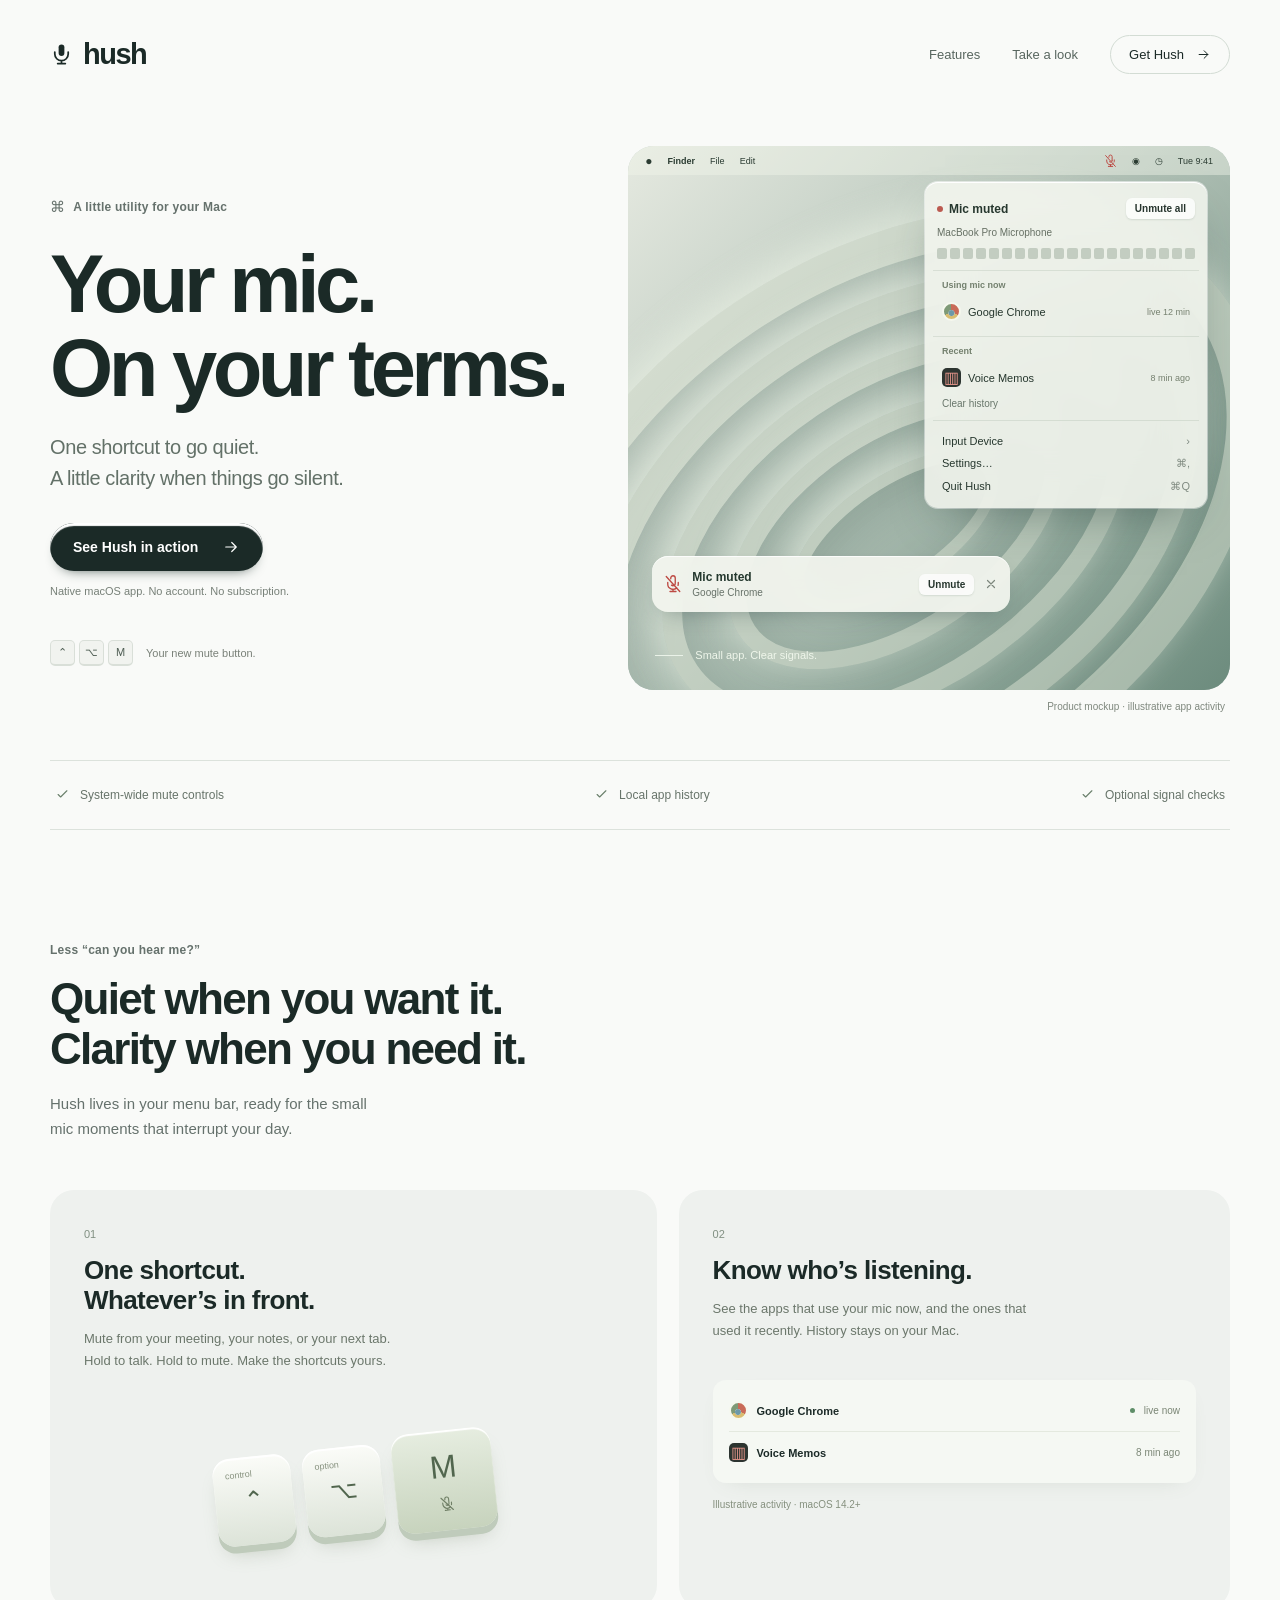
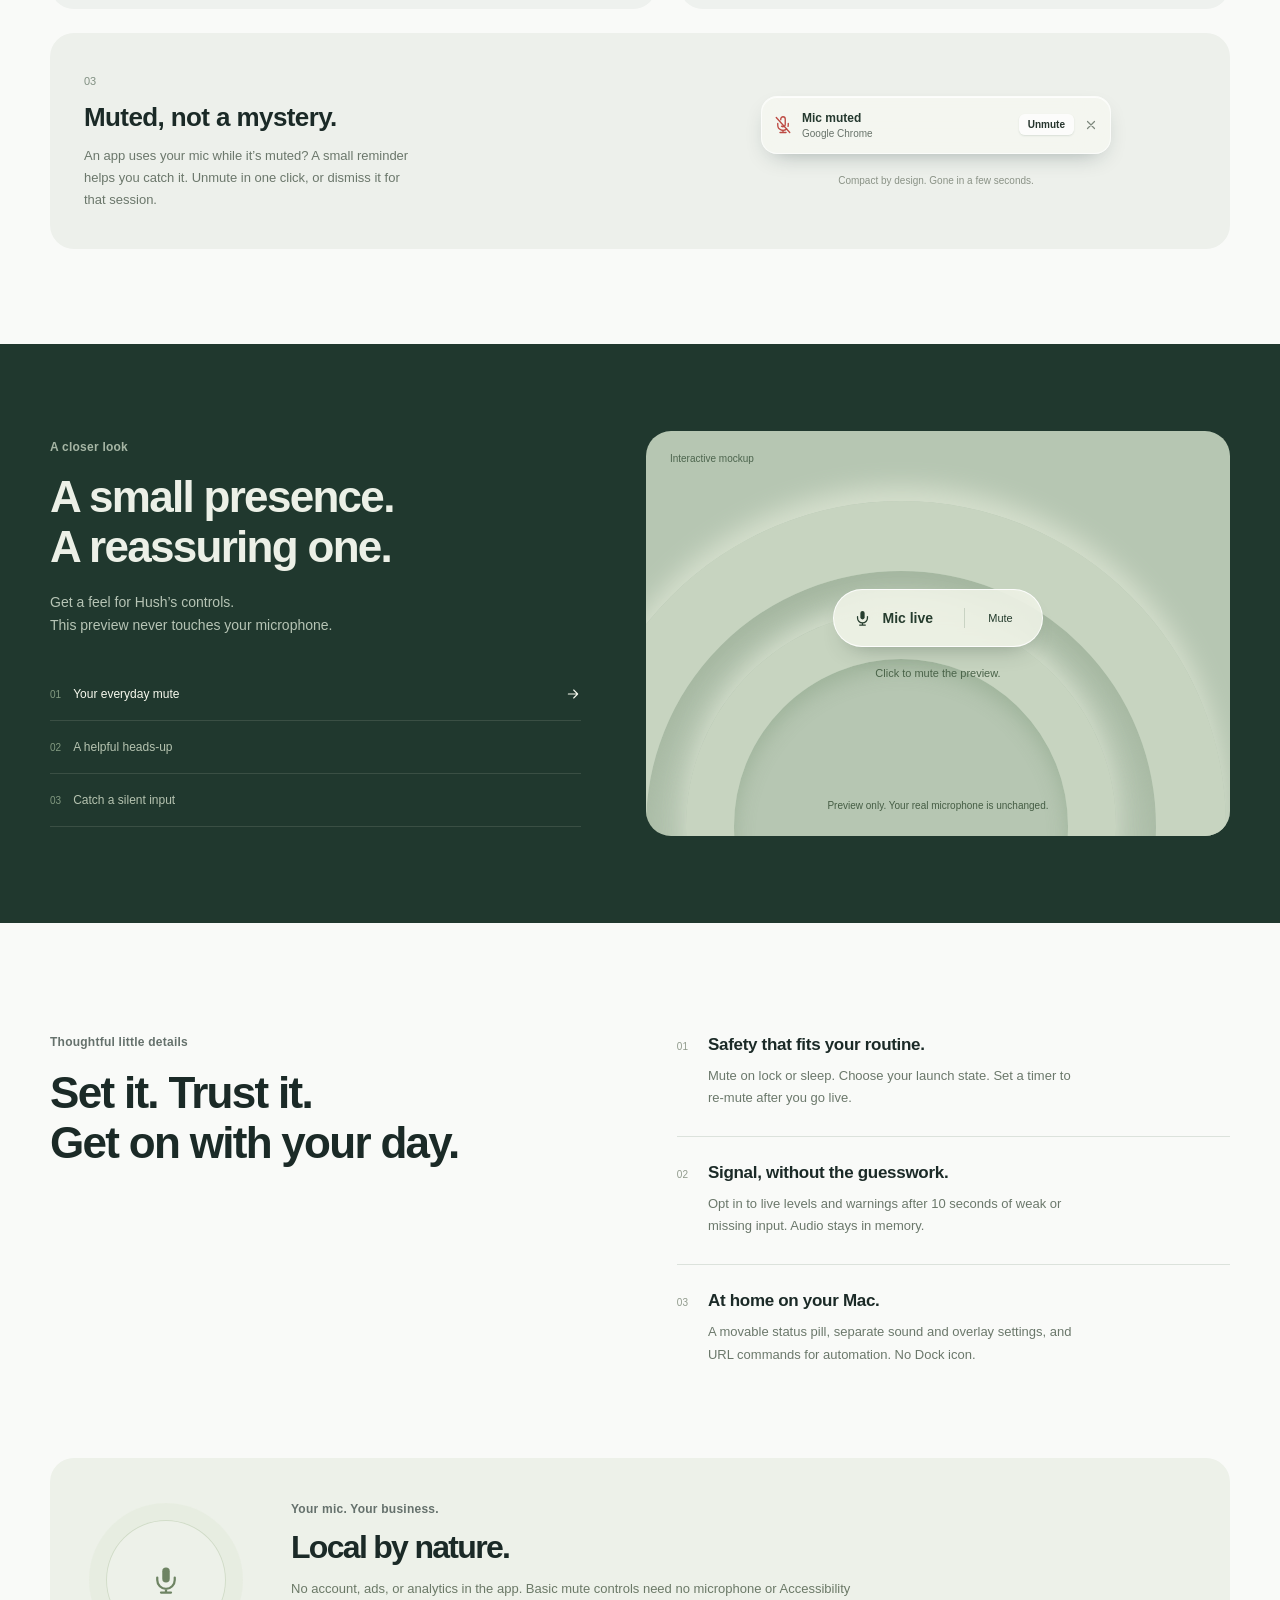
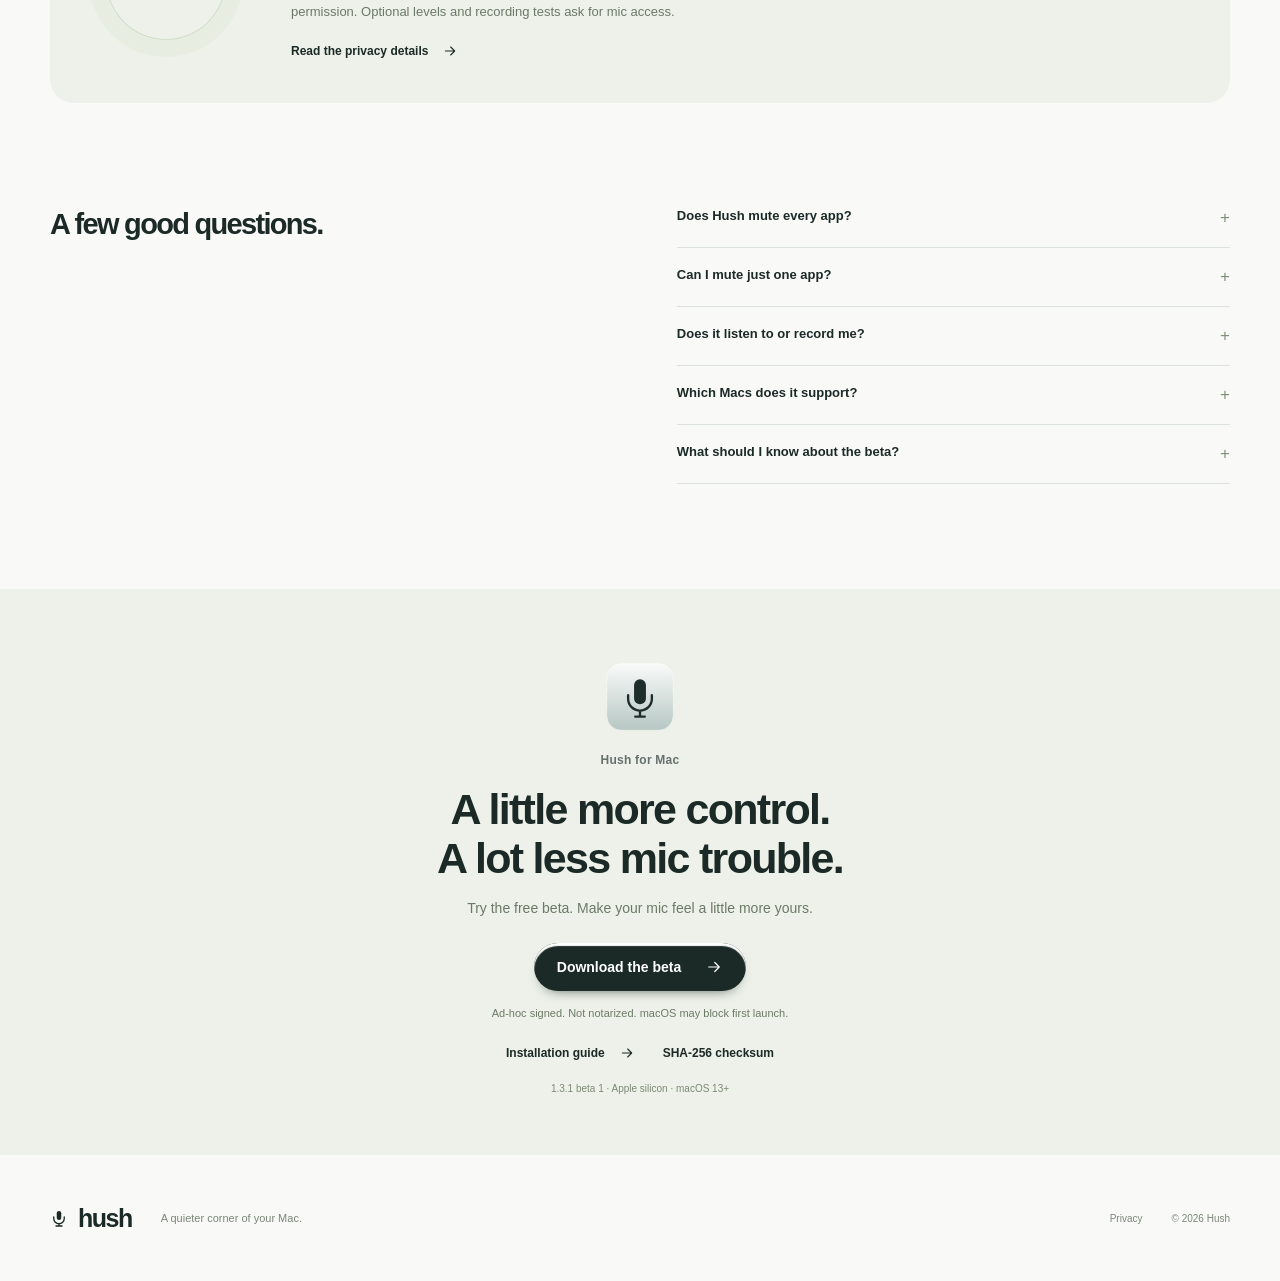
==== index.html @ eb591d89 "Publish Hush website and ad-hoc beta 1.3.1" ====
<!doctype html>
<html lang="en">
<head>
  <meta charset="utf-8"><meta name="viewport" content="width=device-width, initial-scale=1">
  <meta name="theme-color" content="#eef1ee">
  <title>Hush — Your mic. On your terms.</title>
  <meta name="description" content="A small native Mac app with a global mic shortcut, app activity, and helpful warnings when your microphone is muted.">
  <meta property="og:title" content="Hush — Your mic. On your terms."><meta property="og:description" content="Less mic trouble. More peace of mind. Meet Hush for Mac."><meta property="og:type" content="website">
  <link rel="icon" href="assets/hush-mark.svg" type="image/svg+xml"><link rel="stylesheet" href="styles.css">
  <script src="app.js" defer></script>
</head>
<body>
<a class="skip" href="#main">Skip to content</a>
<svg class="symbol-library" aria-hidden="true" xmlns="http://www.w3.org/2000/svg"><defs>
  <symbol id="mic" viewBox="0 0 24 24"><rect x="9" y="2" width="6" height="12" rx="3" fill="currentColor"/><path d="M5 10v2a7 7 0 0 0 14 0v-2M12 19v3m-4 0h8" fill="none" stroke="currentColor" stroke-width="1.8" stroke-linecap="round"/></symbol>
  <symbol id="mic-off" viewBox="0 0 24 24"><path d="M9 5V4a3 3 0 0 1 6 0v7m-5 2.5A3 3 0 0 0 15 11M5 10v2a7 7 0 0 0 12 5M19 10v2c0 .7-.1 1.3-.3 1.9M12 19v3m-4 0h8M3 2l18 20" fill="none" stroke="currentColor" stroke-width="1.8" stroke-linecap="round"/></symbol>
  <symbol id="arrow" viewBox="0 0 24 24"><path d="M5 12h14m-6-6 6 6-6 6" fill="none" stroke="currentColor" stroke-width="1.6" stroke-linecap="round" stroke-linejoin="round"/></symbol>
  <symbol id="close" viewBox="0 0 16 16"><path d="m4 4 8 8m0-8-8 8" fill="none" stroke="currentColor" stroke-width="1.4" stroke-linecap="round"/></symbol>
  <symbol id="check" viewBox="0 0 24 24"><path d="m5 12 4 4L19 6" fill="none" stroke="currentColor" stroke-width="1.8" stroke-linecap="round" stroke-linejoin="round"/></symbol>
</defs></svg>
<header class="nav wrap">
  <a class="brand" href="#" aria-label="Hush home"><svg aria-hidden="true"><use href="#mic"/></svg><span>hush</span></a>
  <nav aria-label="Main"><a href="#features">Features</a><a href="#demo">Take a look</a><a class="nav-cta" href="#release">Get Hush <svg aria-hidden="true"><use href="#arrow"/></svg></a></nav>
</header>
<main id="main">
  <section class="hero wrap" aria-labelledby="hero-title">
    <div class="hero-copy">
      <p class="eyebrow"><span class="tiny-mic">⌘</span> A little utility for your Mac</p>
      <h1 id="hero-title">Your mic.<br>On your terms.</h1>
      <p class="intro">One shortcut to go quiet.<br>A little clarity when things go silent.</p>
      <a class="button primary" href="#demo">See Hush in action <svg aria-hidden="true"><use href="#arrow"/></svg></a>
      <p class="hero-note">Native macOS app. No account. No subscription.</p>
      <div class="shortcut-note"><span class="key-group"><kbd>⌃</kbd><kbd>⌥</kbd><kbd>M</kbd></span><span>Your new mute button.</span></div>
    </div>
    <figure class="hero-figure" aria-label="Illustrative Hush menu and compact warning on a Mac desktop">
      <div class="desktop-scene">
        <div class="wallpaper" aria-hidden="true"><i></i><i></i><i></i><i></i><i></i></div>
        <div class="desktop-menubar" aria-hidden="true"><span class="apple">●</span><strong>Finder</strong><span>File</span><span>Edit</span><span class="spacer"></span><svg class="red"><use href="#mic-off"/></svg><span>◉</span><span>◷</span><span>Tue 9:41</span></div>
        <div class="product-menu" aria-hidden="true">
          <div class="menu-state"><span class="red-dot"></span><strong>Mic muted</strong><span class="mock-button">Unmute all</span></div>
          <div class="device">MacBook Pro Microphone</div>
          <div class="meter muted"><i></i><i></i><i></i><i></i><i></i><i></i><i></i><i></i><i></i><i></i><i></i><i></i><i></i><i></i><i></i><i></i><i></i><i></i><i></i><i></i></div>
          <div class="menu-rule"></div><p class="menu-label">Using mic now</p>
          <div class="app-row"><span class="app-icon chrome">●</span><span>Google Chrome</span><small>live 12 min</small></div>
          <div class="menu-rule"></div><p class="menu-label">Recent</p>
          <div class="app-row"><span class="app-icon memo">▥</span><span>Voice Memos</span><small>8 min ago</small></div>
          <div class="clear-history">Clear history</div><div class="menu-rule"></div>
          <div class="menu-option">Input Device <span>›</span></div><div class="menu-option">Settings… <span>⌘,</span></div><div class="menu-option">Quit Hush <span>⌘Q</span></div>
        </div>
        <div class="warning-mock" aria-hidden="true"><svg class="red"><use href="#mic-off"/></svg><div><strong>Mic muted</strong><span>Google Chrome</span></div><span class="mock-button">Unmute</span><svg class="mock-close"><use href="#close"/></svg></div>
        <div class="scene-caption" aria-hidden="true"><span class="caption-line"></span>Small app. Clear signals.</div>
      </div>
      <figcaption>Product mockup · illustrative app activity</figcaption>
    </figure>
  </section>
  <section class="quiet-strip wrap" aria-label="At a glance"><span><svg aria-hidden="true"><use href="#check"/></svg> System-wide mute controls</span><span><svg aria-hidden="true"><use href="#check"/></svg> Local app history</span><span><svg aria-hidden="true"><use href="#check"/></svg> Optional signal checks</span></section>
  <section class="story wrap" id="features" aria-labelledby="story-title">
    <div class="section-heading"><p class="eyebrow">Less “can you hear me?”</p><h2 id="story-title">Quiet when you want it.<br>Clarity when you need it.</h2><p>Hush lives in your menu bar, ready for the small<br class="desktop-only"> mic moments that interrupt your day.</p></div>
    <div class="feature-layout">
      <article class="feature-main">
        <div class="feature-copy"><span class="feature-number">01</span><h3>One shortcut.<br>Whatever’s in front.</h3><p>Mute from your meeting, your notes, or your next tab. Hold to talk. Hold to mute. Make the shortcuts yours.</p></div>
        <div class="key-art" aria-label="Control Option M keyboard shortcut"><div class="key-cap small"><span>control</span>⌃</div><div class="key-cap small"><span>option</span>⌥</div><div class="key-cap main-key">M<svg aria-hidden="true"><use href="#mic-off"/></svg></div></div>
      </article>
      <article class="feature-side"><span class="feature-number">02</span><h3>Know who’s listening.</h3><p>See the apps that use your mic now, and the ones that used it recently. History stays on your Mac.</p><div class="history-art" aria-label="Illustrative recent app history"><div><span class="app-icon chrome">●</span><strong>Google Chrome</strong><span class="live-dot"></span><small>live now</small></div><div><span class="app-icon memo">▥</span><strong>Voice Memos</strong><small>8 min ago</small></div></div><p class="mini-caption">Illustrative activity · macOS 14.2+</p></article>
    </div>
    <article class="warning-feature"><div><span class="feature-number">03</span><h3>Muted, not a mystery.</h3><p>An app uses your mic while it’s muted? A small reminder helps you catch it. Unmute in one click, or dismiss it for that session.</p></div><div class="warning-stage"><div class="warning-mock"><svg class="red" aria-hidden="true"><use href="#mic-off"/></svg><div><strong>Mic muted</strong><span>Google Chrome</span></div><span class="mock-button">Unmute</span><svg class="mock-close" aria-hidden="true"><use href="#close"/></svg></div><span class="mini-caption">Compact by design. Gone in a few seconds.</span></div></article>
  </section>
  <section class="demo-section" id="demo" aria-labelledby="demo-title"><div class="wrap demo-layout">
    <div class="demo-copy"><p class="eyebrow">A closer look</p><h2 id="demo-title">A small presence.<br>A reassuring one.</h2><p>Get a feel for Hush’s controls.<br>This preview never touches your microphone.</p>
      <div class="demo-tabs" role="tablist" aria-label="Preview scenario"><button id="tab-control" role="tab" aria-selected="true" aria-controls="demo-panel" tabindex="0" data-scenario="control"><span>01</span> Your everyday mute <svg aria-hidden="true"><use href="#arrow"/></svg></button><button id="tab-warning" role="tab" aria-selected="false" aria-controls="demo-panel" tabindex="-1" data-scenario="warning"><span>02</span> A helpful heads-up <svg aria-hidden="true"><use href="#arrow"/></svg></button><button id="tab-signal" role="tab" aria-selected="false" aria-controls="demo-panel" tabindex="-1" data-scenario="signal"><span>03</span> Catch a silent input <svg aria-hidden="true"><use href="#arrow"/></svg></button></div>
    </div>
    <div class="demo-panel" id="demo-panel" role="tabpanel" aria-labelledby="tab-control" tabindex="0">
      <span class="demo-label">Interactive mockup</span><div class="demo-orbit" aria-hidden="true"></div>
      <div class="demo-content" id="demo-content">
        <button class="demo-pill" id="demo-toggle" aria-label="Mute the preview microphone"><svg aria-hidden="true"><use href="#mic"/></svg><strong>Mic live</strong><span class="pill-divider"></span><span class="pill-action">Mute</span></button>
        <p class="demo-instruction" id="demo-instruction">Click to mute the preview.</p>
      </div><p class="demo-status" id="demo-status" role="status" aria-live="polite">Preview only. Your real microphone is unchanged.</p>
    </div>
  </div></section>
  <section class="details wrap" aria-label="More ways to make Hush yours">
    <div class="section-heading compact-heading"><p class="eyebrow">Thoughtful little details</p><h2>Set it. Trust it.<br>Get on with your day.</h2></div>
    <div class="detail-list"><article><span>01</span><div><h3>Safety that fits your routine.</h3><p>Mute on lock or sleep. Choose your launch state. Set a timer to re-mute after you go live.</p></div></article><article><span>02</span><div><h3>Signal, without the guesswork.</h3><p>Opt in to live levels and warnings after 10 seconds of weak or missing input. Audio stays in memory.</p></div></article><article><span>03</span><div><h3>At home on your Mac.</h3><p>A movable status pill, separate sound and overlay settings, and URL commands for automation. No Dock icon.</p></div></article></div>
  </section>
  <section class="privacy-section wrap"><div class="privacy-mark" aria-hidden="true"><svg><use href="#mic"/></svg></div><div><p class="eyebrow">Your mic. Your business.</p><h2>Local by nature.</h2><p>No account, ads, or analytics in the app. Basic mute controls need no microphone or Accessibility permission. Optional levels and recording tests ask for mic access.</p><a class="text-link" href="privacy.html">Read the privacy details <svg aria-hidden="true"><use href="#arrow"/></svg></a></div></section>
  <section class="faq wrap" aria-labelledby="faq-title"><h2 id="faq-title">A few good questions.</h2><div>
    <details><summary>Does Hush mute every app?</summary><p>Hush controls supported audio input devices at the system level. It uses the input mute control, or sets input volume to zero. If a device cannot be muted, Hush shows a warning. It does not sync the mute button inside your meeting app.</p></details>
    <details><summary>Can I mute just one app?</summary><p>Not in this release. Hush shows which apps use the mic, but its mute controls apply to audio input devices. There are no per-app Pause or Resume buttons.</p></details>
    <details><summary>Does it listen to or record me?</summary><p>Mute controls and app detection do not read audio. Optional level monitoring processes audio locally and saves none. The optional microphone test saves recordings and reports on your Mac.</p></details>
    <details><summary>Which Macs does it support?</summary><p>Basic controls target macOS 13 or later. Named app activity needs macOS 14.2 or later. The current release candidate targets Apple silicon. Intel compatibility and wider hardware testing remain pending.</p></details>
    <details><summary>What should I know about the beta?</summary><p>The beta is free, ad-hoc signed, and not notarized by Apple. macOS may block first launch. Native Shortcuts actions may not run in this build; use the hush:// URL commands instead. Wider hardware testing is still in progress. Read the <a class="inline-link" href="install.html">installation guide</a> before downloading.</p></details>
  </div></section>
  <section class="release" id="release" aria-labelledby="release-title"><div class="wrap release-inner"><img src="assets/hush-mark.svg" alt="" width="76" height="76"><p class="eyebrow">Hush for Mac</p><h2 id="release-title">A little more control.<br>A lot less mic trouble.</h2><p>Try the free beta. Make your mic feel a little more yours.</p><a class="button primary beta-download" href="downloads/Hush-1.3.1-beta.1-arm64.zip" download>Download the beta <svg aria-hidden="true"><use href="#arrow"/></svg></a><p class="beta-notice">Ad-hoc signed. Not notarized. macOS may block first launch.</p><div class="release-links"><a class="text-link" href="install.html">Installation guide <svg aria-hidden="true"><use href="#arrow"/></svg></a><a class="text-link" href="downloads/Hush-1.3.1-beta.1-arm64.zip.sha256">SHA-256 checksum</a></div><p class="release-note">1.3.1 beta 1 · Apple silicon · macOS 13+</p></div></section>
</main>
<footer class="wrap"><a class="brand" href="#" aria-label="Hush home"><svg aria-hidden="true"><use href="#mic"/></svg><span>hush</span></a><p>A quieter corner of your Mac.</p><a href="privacy.html">Privacy</a><span>© 2026 Hush</span></footer>
</body></html>
---- styles.css ----
@charset "UTF-8";
:root{--paper:#f9faf8;--ink:#1b2a27;--muted:#65716c;--field:#eef1ee;--line:#dce2dc;--red:#bd4a43;--green:#41745f;--radius:24px;font-family:-apple-system,BlinkMacSystemFont,"Segoe UI",sans-serif;color:var(--ink);background:var(--paper);font-synthesis:none;scroll-behavior:smooth;scroll-padding-top:36px}
*{box-sizing:border-box}body{margin:0}a{color:inherit;text-decoration:none}button{font:inherit}button,a,summary{-webkit-tap-highlight-color:transparent}button{cursor:pointer}svg{width:24px;height:24px;flex-shrink:0}.symbol-library{position:absolute;width:0;height:0;overflow:hidden}p,h1,h2,h3,figure{margin:0}a:focus-visible,button:focus-visible,summary:focus-visible,[tabindex]:focus-visible{outline:3px solid #477b65;outline-offset:5px}.skip{position:fixed;left:20px;top:-80px;z-index:9;background:var(--ink);color:white;padding:12px 20px;border-radius:8px}.skip:focus{top:12px}.wrap{width:min(1180px,calc(100% - 96px));margin-inline:auto}.nav{height:108px;display:flex;align-items:center;justify-content:space-between}.brand{display:inline-flex;align-items:center;gap:10px;font-size:29px;font-weight:650;letter-spacing:-1.5px}.brand svg{width:23px;height:26px}.nav nav{display:flex;align-items:center;gap:32px;font-size:13px;font-weight:500}.nav nav a:not(.nav-cta){color:#58665f}.nav nav a:hover{color:var(--ink)}.nav-cta{display:flex;align-items:center;gap:12px;padding:11px 18px;border:1px solid #d3dcd4;border-radius:24px}.nav-cta svg{width:15px;height:15px}
.hero{display:grid;grid-template-columns:.95fr 1.05fr;gap:34px;align-items:center;padding:38px 0 48px}.hero-copy{padding:30px 0 24px}.eyebrow{font-size:12px;font-weight:550;letter-spacing:.02em;color:var(--muted)}.hero .eyebrow{display:flex;align-items:center;gap:8px}.tiny-mic{font-size:15px}h1{font-size:clamp(58px,6.35vw,84px);line-height:1.03;letter-spacing:-4.5px;font-weight:560;margin:26px 0 22px}.intro{font-size:20px;line-height:1.55;color:#637168;letter-spacing:-.4px}.button{display:inline-flex;justify-content:center;align-items:center;gap:24px;min-height:48px;padding:12px 23px;border-radius:28px;font-size:14px;font-weight:550}.button svg{width:18px;height:18px;transition:transform .2s}.button:hover svg,.text-link:hover svg{transform:translateX(3px)}.primary{background:var(--ink);color:#fff;box-shadow:0 3px 1px #fff inset,0 7px 14px -10px #172b25}.hero .button{margin-top:29px}.hero-note{font-size:11px;color:#778078;margin-top:14px}.shortcut-note{display:flex;align-items:center;gap:13px;margin-top:43px;font-size:11px;color:#798078}.key-group{display:flex;gap:4px}kbd{font:inherit;display:inline-grid;place-items:center;min-width:25px;height:26px;background:#f1f3ef;border:1px solid #d9dfd8;border-bottom-width:2px;border-radius:5px;color:#4f5e54}
.hero-figure{min-width:0}.desktop-scene{height:544px;position:relative;overflow:hidden;border-radius:26px;background:#a6b8b0;isolation:isolate;box-shadow:inset 0 1px 1px #fff9}.wallpaper{position:absolute;inset:0;overflow:hidden;background:linear-gradient(135deg,#e5e9e0 0%,#b6c5ba 43%,#6c8b7d 100%)}.wallpaper i{position:absolute;width:820px;height:550px;border-radius:50%;transform:rotate(-34deg);left:-150px;top:110px;border:35px solid #d9e1d280;box-shadow:0 -12px 35px #eff5e89a,inset 0 20px 45px #415d5336}.wallpaper i:nth-child(2){width:670px;height:435px;left:-68px;top:168px;border-width:25px}.wallpaper i:nth-child(3){width:520px;height:320px;left:8px;top:225px;border-width:20px}.wallpaper i:nth-child(4){width:375px;height:215px;left:80px;top:278px;border-width:18px}.wallpaper i:nth-child(5){width:235px;height:110px;left:150px;top:330px;border-width:12px}.desktop-menubar{height:29px;background:#eff3e871;display:flex;align-items:center;gap:15px;padding:0 17px;font-size:9px;position:relative;color:#2b3c32}.desktop-menubar svg{width:13px;height:16px}.apple{font-size:12px}.spacer{flex:1}.red{color:var(--red)}.product-menu{position:absolute;right:23px;top:36px;width:282px;background:#f5f7f0d9;backdrop-filter:blur(24px);border-radius:13px;padding:16px 12px 10px;box-shadow:0 20px 45px -20px #233c3780,0 0 0 1px #ffffff8c,inset 0 1px #fff;color:#26372e;font-size:11px}.menu-state{display:flex;align-items:center;gap:6px;font-size:12px}.red-dot{width:6px;height:6px;background:#bb5a50;border-radius:50%}.mock-button{font-size:10px;white-space:nowrap;padding:5px 9px;background:#ffffffba;border-radius:6px;box-shadow:0 1px 2px #203b3221;color:#26352d;font-weight:550}.menu-state .mock-button{margin-left:auto}.device{font-size:10px;color:#667064;margin:8px 0 10px}.meter{display:flex;gap:3px;height:11px;align-items:stretch}.meter i{display:block;flex:1;background:#c3cdc1;border-radius:2px}.meter:not(.muted) i:nth-child(-n+13){background:#688e70}.menu-rule{height:1px;background:#89998735;margin:11px -4px 9px}.menu-label{font-size:9px;font-weight:650;color:#73806e;margin:0 5px 8px}.app-row{display:flex;align-items:center;gap:7px;padding:4px 5px}.app-row small{margin-left:auto;font-size:9px;color:#75806f}.app-icon{display:inline-grid;place-items:center;flex-shrink:0;width:19px;height:19px;border-radius:5px;font-size:14px;line-height:1}.chrome{background:conic-gradient(#c96b58 0deg 120deg,#d9bd70 120deg 240deg,#7e9a77 240deg);color:#6d99a8;text-shadow:0 0 0 #fff;border-radius:50%;border:2px solid #f5f8ee}.memo{background:#2c3430;color:#e5958a;font-size:16px}.clear-history{color:#68766b;font-size:10px;margin:7px 5px}.menu-option{display:flex;justify-content:space-between;padding:5px}.menu-option span{color:#7f8a80}.warning-mock{display:flex;align-items:center;gap:10px;padding:14px 12px;background:#f5f7f0e8;backdrop-filter:blur(20px);border-radius:16px;box-shadow:0 9px 24px -12px #172f3470,inset 0 1px #ffffffc9;color:#24382e}.warning-mock>svg:first-child{width:18px;height:22px}.warning-mock>div{display:flex;flex:1;flex-direction:column;gap:3px;min-width:0}.warning-mock strong{font-size:12px;font-weight:650}.warning-mock div span{font-size:10px;color:#677269;white-space:nowrap;overflow:hidden;text-overflow:ellipsis}.warning-mock .mock-close{width:14px;height:14px;color:#7d877d}.desktop-scene>.warning-mock{position:absolute;left:24px;right:24px;bottom:78px;max-width:358px}.scene-caption{position:absolute;left:27px;bottom:29px;font-size:11px;display:flex;align-items:center;gap:12px;color:#eff6eb}.caption-line{display:block;width:28px;height:1px;background:#eaf2e8}.hero-figure figcaption{text-align:right;font-size:10px;color:#7f887e;margin:11px 5px 0}
.quiet-strip{display:flex;justify-content:space-between;gap:20px;padding:26px 5px 27px;border-top:1px solid var(--line);border-bottom:1px solid var(--line)}.quiet-strip span{display:flex;align-items:center;gap:10px;color:#67746a;font-size:12px}.quiet-strip svg{width:15px;height:15px;color:#6b806c}.story{padding:113px 0 95px}.section-heading{margin-bottom:48px}.section-heading h2,h2{font-size:44px;line-height:1.13;letter-spacing:-1.7px;font-weight:550}.section-heading h2{margin:17px 0 19px}.section-heading>p:last-child{font-size:15px;line-height:1.65;color:var(--muted)}.feature-layout{display:grid;grid-template-columns:1.1fr 1fr;gap:22px}.feature-main,.feature-side{background:var(--field);border-radius:var(--radius);overflow:hidden;padding:34px;min-width:0}.feature-number{font-size:11px;color:#819082;display:inline-block;margin-bottom:16px}.feature-layout h3,.warning-feature h3{font-size:26px;line-height:1.15;letter-spacing:-.6px;font-weight:550;margin-bottom:12px}.feature-layout p,.warning-feature p{font-size:13px;line-height:1.7;color:#6b776b;max-width:330px}.key-art{display:flex;gap:12px;justify-content:center;align-items:center;min-height:203px;padding-top:32px;perspective:600px;transform:rotate(-6deg)}.key-cap{width:100px;height:100px;border-radius:17px;background:linear-gradient(#fbfcf8,#dce3d8);box-shadow:0 7px 0 #bfcbbb,0 14px 20px -9px #84937c70,inset 0 2px 1px #fff;display:flex;flex-direction:column;align-items:center;justify-content:center;font-size:35px;color:#51664e;position:relative}.key-cap.small{width:78px;height:88px;font-size:24px}.key-cap span{position:absolute;top:12px;left:12px;font-size:9px;color:#87927f}.main-key{background:linear-gradient(#e6ede0,#c7d3bd);font-size:32px;gap:10px}.main-key svg{width:15px;height:17px;color:#718067}.history-art{margin-top:38px;padding:10px 16px;border-radius:13px;background:#f9fbf6b8;box-shadow:0 8px 25px -16px #6e82664d}.history-art>div{display:flex;align-items:center;gap:9px;padding:11px 0}.history-art>div+div{border-top:1px solid #e4e9df}.history-art strong{font-size:11px;font-weight:550}.history-art small{font-size:10px;color:#7a8675;margin-left:auto}.live-dot{width:5px;height:5px;border-radius:50%;background:#5e8e68;margin-left:auto}.live-dot+small{margin-left:0}.feature-side .mini-caption{font-size:10px;margin-top:13px;color:#85907e}.warning-feature{display:grid;grid-template-columns:1fr 1fr;gap:72px;align-items:center;margin-top:24px;padding:38px 34px;background:#edf0eb;border-radius:var(--radius)}.warning-feature h3{margin-bottom:12px}.warning-stage{display:flex;align-items:center;flex-direction:column;gap:21px;min-width:0}.warning-stage .warning-mock{width:100%;max-width:350px;border:1px solid #fff9}.mini-caption{font-size:10px;color:#8a9286}
.demo-section{background:#20382e;color:#ecf0e7;padding:87px 0}.demo-layout{display:grid;grid-template-columns:1fr 1.1fr;gap:65px;align-items:center}.demo-copy .eyebrow{color:#a6b6a5}.demo-copy h2{margin:18px 0 19px}.demo-copy>p:not(.eyebrow){font-size:14px;line-height:1.7;color:#b6c4b5}.demo-tabs{display:grid;margin-top:30px}.demo-tabs button{display:flex;align-items:center;gap:12px;text-align:left;border:0;border-bottom:1px solid #e9f0dd20;background:transparent;color:#b5c3b0;padding:18px 0;font-size:12px}.demo-tabs button>span{font-size:10px;color:#829a81}.demo-tabs button svg{margin-left:auto;width:16px;height:16px;opacity:0}.demo-tabs button[aria-selected=true]{color:#f7f9ee}.demo-tabs button[aria-selected=true] svg{opacity:1}.demo-panel{border-radius:25px;min-height:405px;display:flex;align-items:center;justify-content:center;position:relative;overflow:hidden;background:#b6c6b2;color:var(--ink);isolation:isolate}.demo-label{position:absolute;top:22px;left:24px;font-size:10px;color:#4d654e;z-index:2}.demo-orbit{position:absolute;width:650px;height:650px;border-radius:50%;border:70px solid #c7d4c0;left:-70px;top:70px;box-shadow:0 -15px 25px #d5dfcd,inset 0 18px 40px #7a917559;z-index:-1}.demo-orbit:after{content:"";position:absolute;inset:40px;border:48px solid #c7d4c0;border-radius:50%;box-shadow:0 -8px 24px #d6e0ce,inset 0 10px 20px #6d8b6850}.demo-content{width:100%;padding:45px 24px;text-align:center}.demo-pill{border:1px solid #ffffffe0;background:#f4f7ecce;backdrop-filter:blur(20px);border-radius:36px;display:inline-flex;align-items:center;gap:12px;padding:16px 20px;box-shadow:0 13px 25px -15px #243c2b70;color:#263d2e;min-height:58px}.demo-pill strong{font-size:14px;font-weight:550;min-width:67px;text-align:left}.demo-pill svg{width:17px;height:20px}.pill-divider{width:1px;height:20px;background:#7e937d4d;margin:0 2px}.pill-action{font-size:11px;min-width:43px}.demo-instruction{font-size:11px;color:#4a6349;margin:20px 0 0}.demo-status{position:absolute;bottom:22px;left:20px;right:20px;text-align:center;font-size:10px;color:#455d44;line-height:1.6}.demo-content .warning-mock{max-width:350px;margin:auto;text-align:left}.demo-content .warning-mock button{border:0}.demo-content .warning-mock .demo-dismiss{padding:0;background:none;color:#64725f;display:grid;place-items:center;min-width:24px;min-height:28px}.demo-dismiss svg{width:14px;height:14px}.signal-demo{max-width:310px;padding:23px 25px;margin:auto;background:#f4f7ecdf;border-radius:16px;box-shadow:0 12px 25px -14px #243c2b70;text-align:left}.signal-demo strong{font-size:13px}.signal-demo p{font-size:11px;color:#61715b;margin:7px 0 18px;line-height:1.6}.signal-meter{height:16px;display:flex;gap:3px}.signal-meter i{flex:1;background:#d2dacb;border-radius:2px}.signal-meter i:first-child{background:#a28d56}.details{display:grid;grid-template-columns:1fr 1.05fr;gap:100px;padding:112px 0 92px}.compact-heading h2{margin-top:19px}.detail-list article{display:flex;align-items:baseline;gap:20px;padding:0 0 27px;margin-bottom:26px;border-bottom:1px solid var(--line)}.detail-list article:last-child{border-bottom:0;padding-bottom:0;margin-bottom:0}.detail-list article>span{font-size:10px;color:#919b8d}.detail-list h3{font-size:17px;font-weight:550;letter-spacing:-.3px;margin-bottom:10px}.detail-list p{font-size:13px;line-height:1.7;color:#6b786b;max-width:365px}.privacy-section{display:flex;align-items:center;gap:65px;padding:44px 56px;background:#edf1e9;border-radius:24px}.privacy-mark{width:120px;height:120px;flex-shrink:0;display:grid;place-items:center;border-radius:50%;box-shadow:inset 0 0 0 1px #d2ddc9,0 0 0 17px #e3eadc88}.privacy-mark svg{width:30px;height:40px;color:#6e8463}.privacy-section h2{font-size:32px;margin:13px 0}.privacy-section p:not(.eyebrow){font-size:13px;color:#6b7967;line-height:1.75;max-width:560px}.text-link{display:inline-flex;align-items:center;gap:14px;font-size:12px;font-weight:550}.text-link svg{width:16px;height:16px;transition:transform .2s}.privacy-section .text-link{margin-top:20px}.faq{display:grid;grid-template-columns:1fr 1.05fr;gap:100px;padding:105px 0}.faq h2{font-size:29px}.faq details{border-bottom:1px solid var(--line);padding:19px 0}.faq details:first-child{padding-top:0}.faq summary{cursor:pointer;font-size:13px;font-weight:550;list-style:none;display:flex;justify-content:space-between;gap:20px}.faq summary::-webkit-details-marker{display:none}.faq summary:after{content:"+";font-size:17px;font-weight:400;color:#81907b}.faq details[open] summary:after{content:"−"}.faq details p{font-size:12px;line-height:1.8;color:#6d7969;margin-top:15px;padding-right:20px}.release{background:#edf1e9;padding:70px 0 61px;text-align:center}.release-inner{display:flex;flex-direction:column;align-items:center}.release img{margin-bottom:18px}.release h2{font-size:43px;margin:18px 0}.release-inner>p:not(.eyebrow):not(.release-note){font-size:14px;color:#6b7a66}.release-state{display:inline-flex;align-items:center;gap:9px;font-size:12px;margin:27px 0 19px;padding:13px 21px;border:1px solid #d0dbc9;border-radius:30px;background:#e3eadc}.release-state>span{width:6px;height:6px;background:#7b8f68;border-radius:50%}.release .release-note{font-size:10px;color:#7d8975;margin-top:22px}footer{display:flex;align-items:center;gap:29px;min-height:126px}footer .brand{font-size:25px}footer .brand svg{width:18px;height:23px}footer p{font-size:11px;color:#7b8676;flex:1}footer>a:not(.brand),footer>span{font-size:10px;color:#7b8676}
.privacy-page{max-width:700px;padding:65px 0 90px}.privacy-page h1{font-size:58px;letter-spacing:-2px;margin:12px 0 23px}.privacy-page h2{font-size:22px;letter-spacing:-.5px;margin:34px 0 13px}.privacy-page p,.privacy-page li{font-size:15px;line-height:1.85;color:#63715e}.privacy-page .text-link{margin-top:32px}.privacy-page code{font-size:12px;overflow-wrap:anywhere}.privacy-page .eyebrow{font-size:12px}
@media(min-width:1450px){.hero{padding-top:62px;padding-bottom:58px}.desktop-scene{height:570px}}
@media(max-width:1050px){.wrap{width:calc(100% - 64px)}.hero{gap:25px;grid-template-columns:1fr 1fr}h1{font-size:65px;letter-spacing:-3.5px}.intro{font-size:17px}.desktop-scene{height:520px}.product-menu{right:16px;width:260px}.desktop-menubar{gap:11px;padding:0 12px}.desktop-menubar>span:nth-child(4){display:none}.desktop-scene>.warning-mock{left:16px;right:16px}.warning-mock{gap:7px;padding:12px 10px}.warning-mock div span{font-size:9px}.warning-mock .mock-button{font-size:9px;padding:5px 7px}.section-heading h2,h2{font-size:37px}.feature-main,.feature-side{padding:28px}.warning-feature{gap:32px;padding:30px}.demo-layout{gap:40px}.details,.faq{gap:60px}.key-cap{width:85px;height:90px}.key-cap.small{width:68px;height:78px}}
@media(max-width:760px){.wrap{width:calc(100% - 40px)}.nav{height:82px}.nav nav{gap:20px}.nav nav>a:first-child{display:none}.nav-cta{padding:9px 13px;font-size:12px}.brand{font-size:27px}.hero{grid-template-columns:1fr;padding:20px 0 34px;gap:30px}.hero-copy{padding:0}.hero .eyebrow{font-size:11px}h1{font-size:70px;letter-spacing:-3.7px;margin-top:22px}.intro{font-size:18px}.hero .button{margin-top:24px}.hero-note{font-size:10px}.shortcut-note{margin-top:28px}.desktop-scene{height:475px}.hero-figure{max-width:530px;width:100%;justify-self:center}.product-menu{right:25px;top:38px;width:275px}.desktop-scene>.warning-mock{bottom:69px;left:22px;right:22px}.desktop-menubar{gap:15px;padding:0 17px}.desktop-menubar>span:nth-child(4){display:block}.hero-figure figcaption{font-size:9px}.quiet-strip{flex-wrap:wrap;justify-content:flex-start;gap:15px 24px;padding:22px 0}.quiet-strip span{font-size:10px;gap:7px}.quiet-strip svg{width:13px;height:13px}.story{padding:65px 0}.section-heading{margin-bottom:31px}.section-heading h2,h2{font-size:35px;letter-spacing:-1.3px}.section-heading>p:last-child{font-size:13px}.feature-layout{grid-template-columns:1fr;gap:16px}.feature-main,.feature-side{padding:28px}.feature-main{display:grid;grid-template-columns:1fr 1fr;align-items:center;gap:12px}.feature-copy p{font-size:12px}.feature-layout h3,.warning-feature h3{font-size:25px}.key-art{transform:rotate(-8deg);padding:0;min-height:200px;gap:8px}.key-cap.small{width:47px;height:61px;font-size:19px;border-radius:10px}.key-cap{width:58px;height:69px;border-radius:11px;font-size:24px}.key-cap span{font-size:7px;top:8px;left:7px}.main-key svg{width:11px;height:13px}.history-art{margin-top:24px}.warning-feature{grid-template-columns:1fr;gap:27px;margin-top:16px;padding:28px}.warning-stage .warning-mock{max-width:350px;padding:14px 12px;gap:10px}.warning-stage{padding:6px 0 12px}.demo-section{padding:60px 0}.demo-layout{grid-template-columns:1fr;gap:32px}.demo-copy>p:not(.eyebrow){font-size:13px}.demo-tabs{margin-top:20px}.demo-tabs button{font-size:12px;padding:16px 0}.demo-panel{min-height:330px}.demo-content{padding-inline:17px}.details{padding:65px 0;grid-template-columns:1fr;gap:10px}.detail-list article{gap:15px}.detail-list h3{font-size:16px}.detail-list p{font-size:12px;max-width:100%}.privacy-section{padding:32px;gap:25px;align-items:flex-start}.privacy-mark{width:48px;height:48px;margin-top:19px;box-shadow:inset 0 0 0 1px #d2ddc9,0 0 0 8px #e3eadc88}.privacy-mark svg{width:18px;height:25px}.privacy-section h2{font-size:29px}.privacy-section p:not(.eyebrow){font-size:12px}.faq{padding:65px 0;grid-template-columns:1fr;gap:30px}.faq h2{font-size:29px}.release{padding:49px 0}.release h2{font-size:35px}.release-inner>p:not(.eyebrow):not(.release-note){font-size:12px}.release-state{font-size:11px}footer{gap:19px;min-height:115px;flex-wrap:wrap;padding-block:26px}footer p{flex-basis:calc(100% - 120px)}footer>span{margin-left:auto}.privacy-page{padding:35px 0 65px}.privacy-page h1{font-size:48px}}
@media(max-width:430px){h1{font-size:63px}.desktop-scene{height:460px}.feature-main{display:block}.key-art{min-height:190px;padding-top:14px;gap:13px}.key-cap.small{width:69px;height:78px;font-size:24px}.key-cap{width:85px;height:91px;font-size:30px}.key-cap span{font-size:9px}.main-key svg{width:15px;height:17px}.privacy-section{padding:28px 24px;gap:0}.privacy-mark{display:none}.section-heading h2,h2{font-size:32px}.demo-content .warning-mock{gap:6px}.demo-content .warning-mock strong{font-size:11px}.demo-content .warning-mock div span{font-size:9px}.nav nav{gap:16px}.nav nav>a:nth-child(2){font-size:12px}}
@media(prefers-reduced-motion:reduce){:root{scroll-behavior:auto}*,*:before,*:after{animation:none!important;transition:none!important}}
.beta-download{margin:27px 0 14px}.release-inner>.beta-notice{font-size:11px!important;line-height:1.6;max-width:340px}.release-links{display:flex;gap:28px;align-items:center;margin-top:22px;flex-wrap:wrap;justify-content:center}.inline-link{text-decoration:underline;text-underline-offset:3px}.install-steps{padding-left:23px}.install-steps li{margin:14px 0}.install-steps strong{color:var(--ink)}.install-download{margin:25px 0}.privacy-page .beta-info{background:var(--field);padding:18px 22px;border-radius:14px;font-size:13px;line-height:1.8}
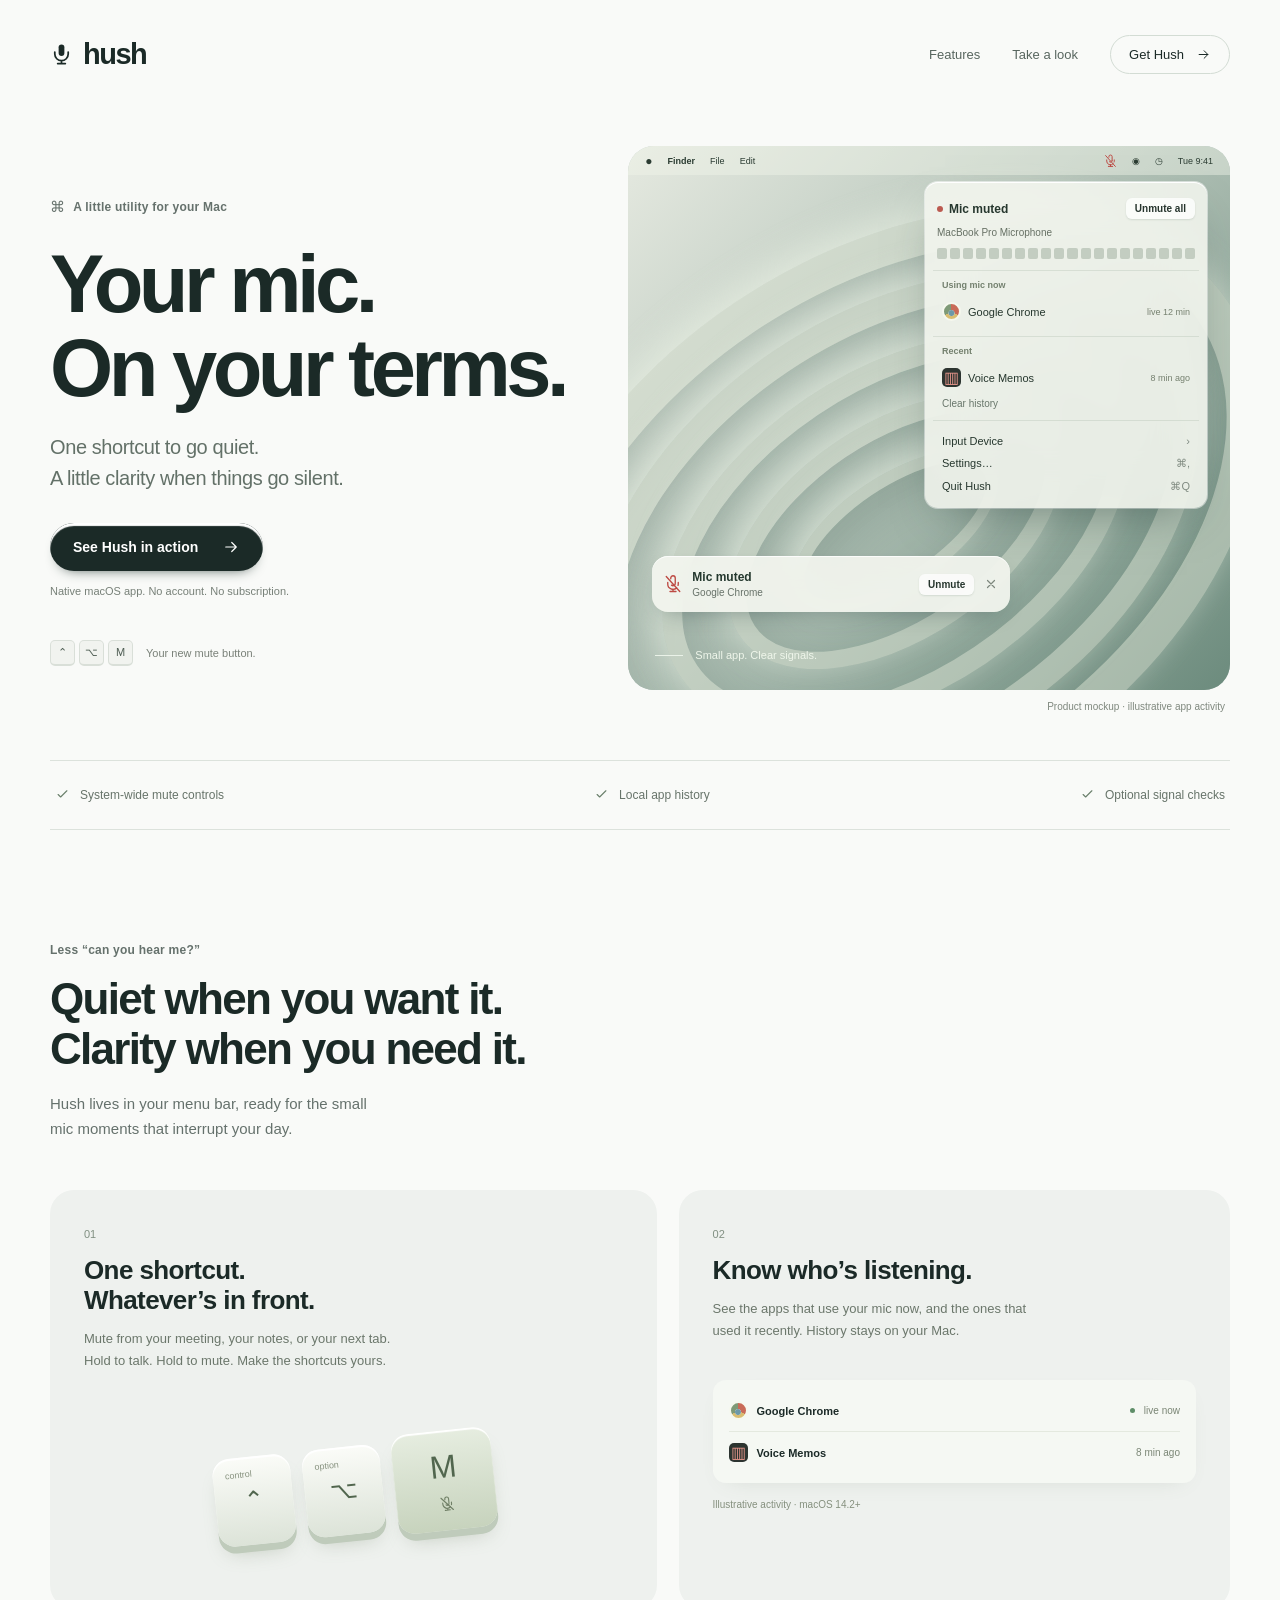
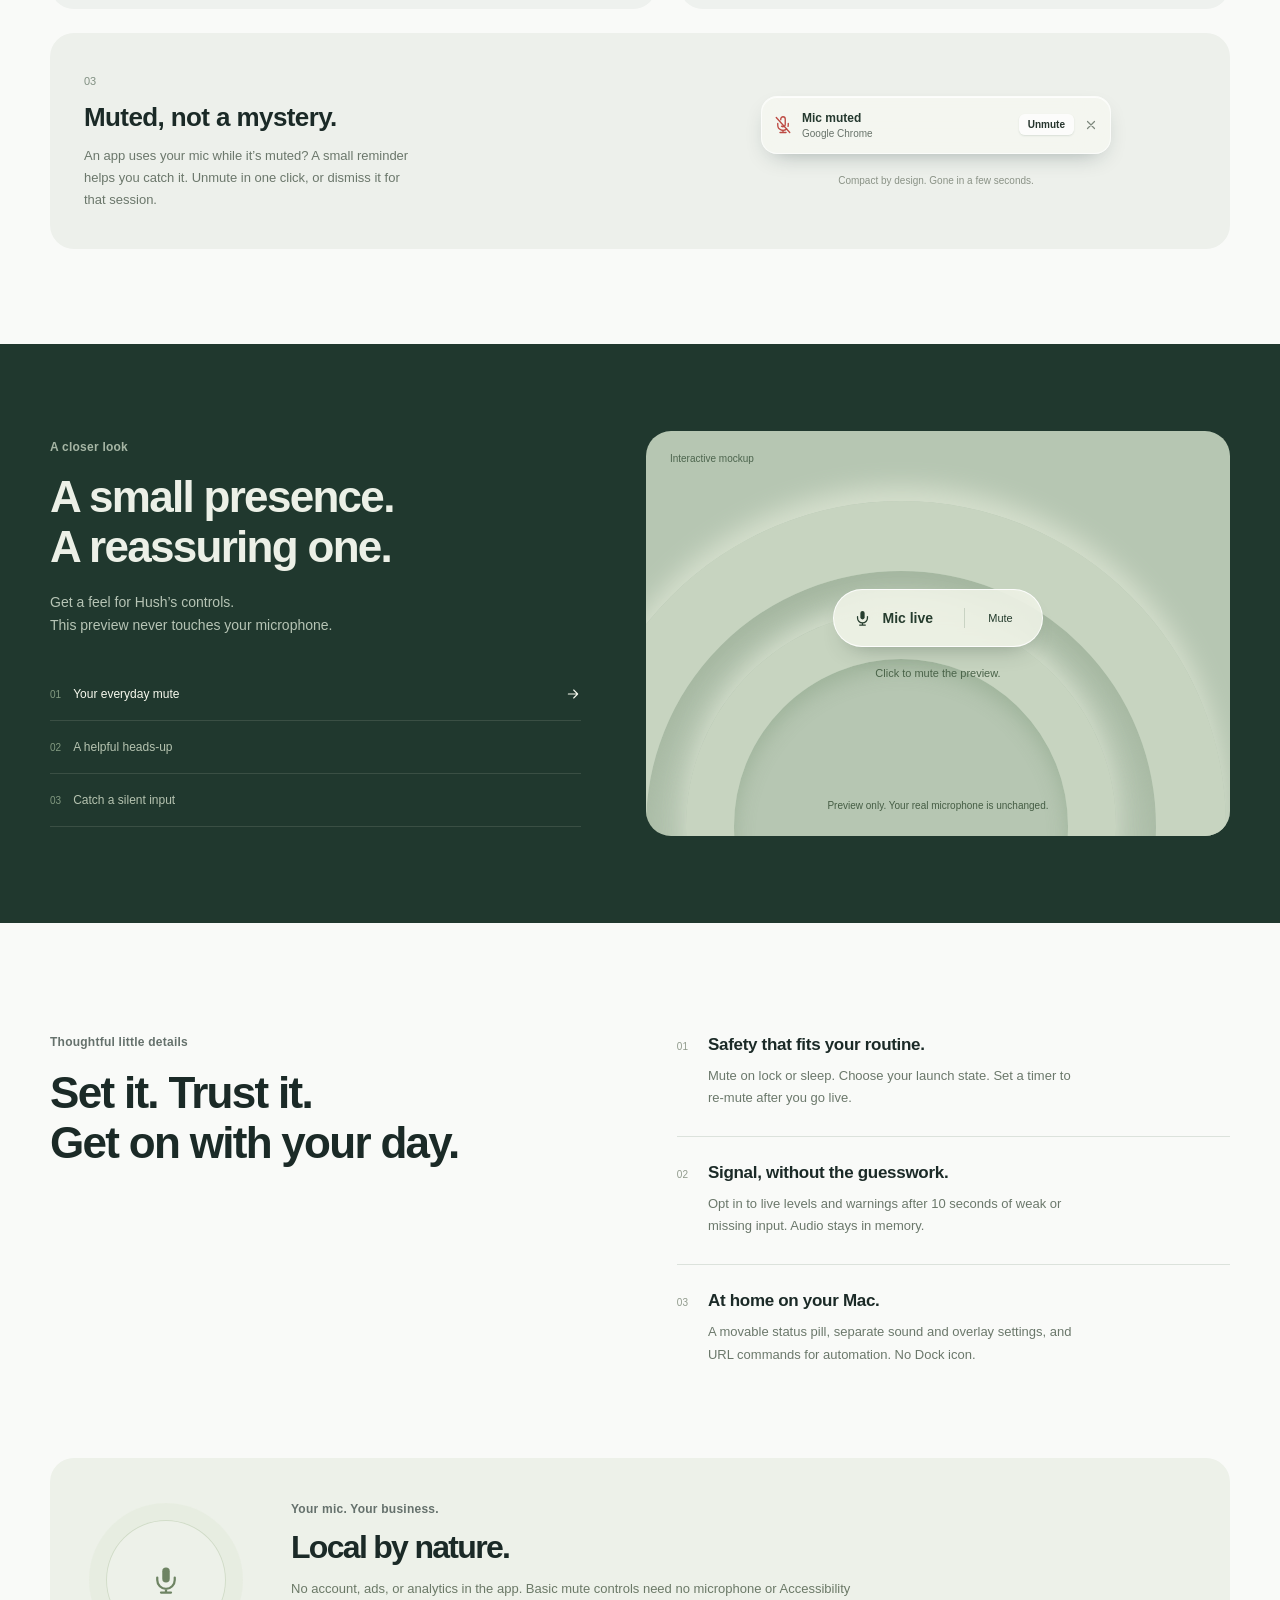
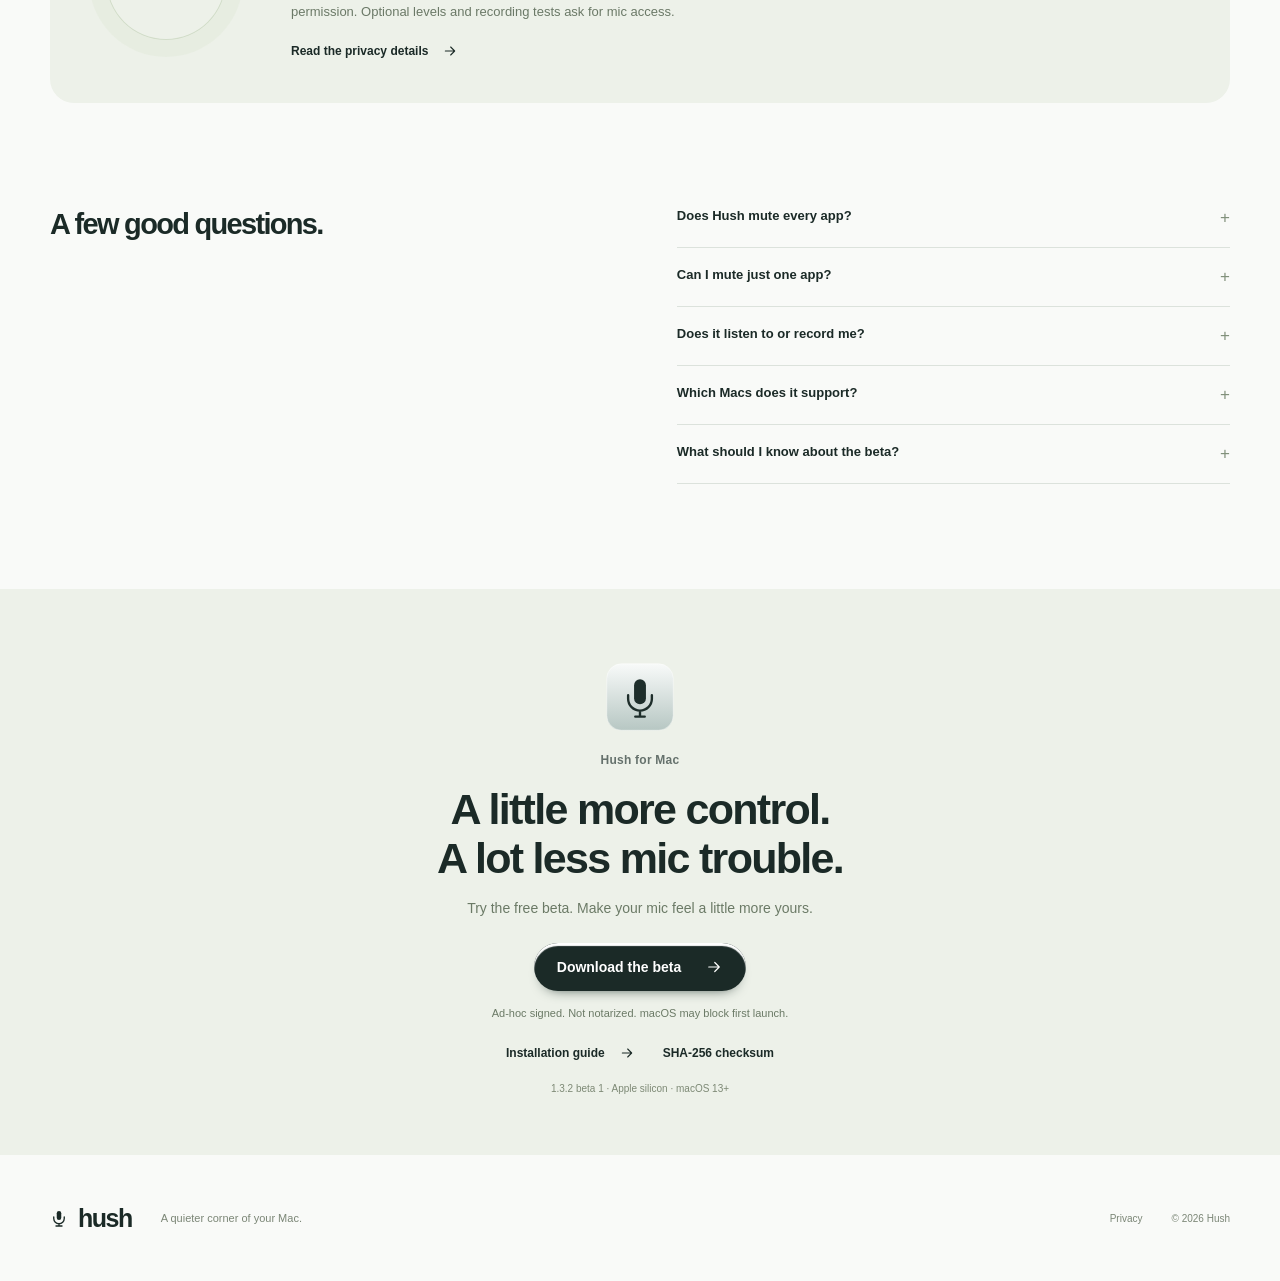
==== commit bbc537ee: "Release 1.3.2 beta with consistent app icons" ====
--- a/index.html
+++ b/index.html
@@ -89,7 +89,7 @@
     <details><summary>Which Macs does it support?</summary><p>Basic controls target macOS 13 or later. Named app activity needs macOS 14.2 or later. The current release candidate targets Apple silicon. Intel compatibility and wider hardware testing remain pending.</p></details>
     <details><summary>What should I know about the beta?</summary><p>The beta is free, ad-hoc signed, and not notarized by Apple. macOS may block first launch. Native Shortcuts actions may not run in this build; use the hush:// URL commands instead. Wider hardware testing is still in progress. Read the <a class="inline-link" href="install.html">installation guide</a> before downloading.</p></details>
   </div></section>
-  <section class="release" id="release" aria-labelledby="release-title"><div class="wrap release-inner"><img src="assets/hush-mark.svg" alt="" width="76" height="76"><p class="eyebrow">Hush for Mac</p><h2 id="release-title">A little more control.<br>A lot less mic trouble.</h2><p>Try the free beta. Make your mic feel a little more yours.</p><a class="button primary beta-download" href="downloads/Hush-1.3.1-beta.1-arm64.zip" download>Download the beta <svg aria-hidden="true"><use href="#arrow"/></svg></a><p class="beta-notice">Ad-hoc signed. Not notarized. macOS may block first launch.</p><div class="release-links"><a class="text-link" href="install.html">Installation guide <svg aria-hidden="true"><use href="#arrow"/></svg></a><a class="text-link" href="downloads/Hush-1.3.1-beta.1-arm64.zip.sha256">SHA-256 checksum</a></div><p class="release-note">1.3.1 beta 1 · Apple silicon · macOS 13+</p></div></section>
+  <section class="release" id="release" aria-labelledby="release-title"><div class="wrap release-inner"><img src="assets/hush-mark.svg" alt="" width="76" height="76"><p class="eyebrow">Hush for Mac</p><h2 id="release-title">A little more control.<br>A lot less mic trouble.</h2><p>Try the free beta. Make your mic feel a little more yours.</p><a class="button primary beta-download" href="downloads/Hush-1.3.2-beta.1-arm64.zip" download>Download the beta <svg aria-hidden="true"><use href="#arrow"/></svg></a><p class="beta-notice">Ad-hoc signed. Not notarized. macOS may block first launch.</p><div class="release-links"><a class="text-link" href="install.html">Installation guide <svg aria-hidden="true"><use href="#arrow"/></svg></a><a class="text-link" href="downloads/Hush-1.3.2-beta.1-arm64.zip.sha256">SHA-256 checksum</a></div><p class="release-note">1.3.2 beta 1 · Apple silicon · macOS 13+</p></div></section>
 </main>
 <footer class="wrap"><a class="brand" href="#" aria-label="Hush home"><svg aria-hidden="true"><use href="#mic"/></svg><span>hush</span></a><p>A quieter corner of your Mac.</p><a href="privacy.html">Privacy</a><span>© 2026 Hush</span></footer>
 </body></html>
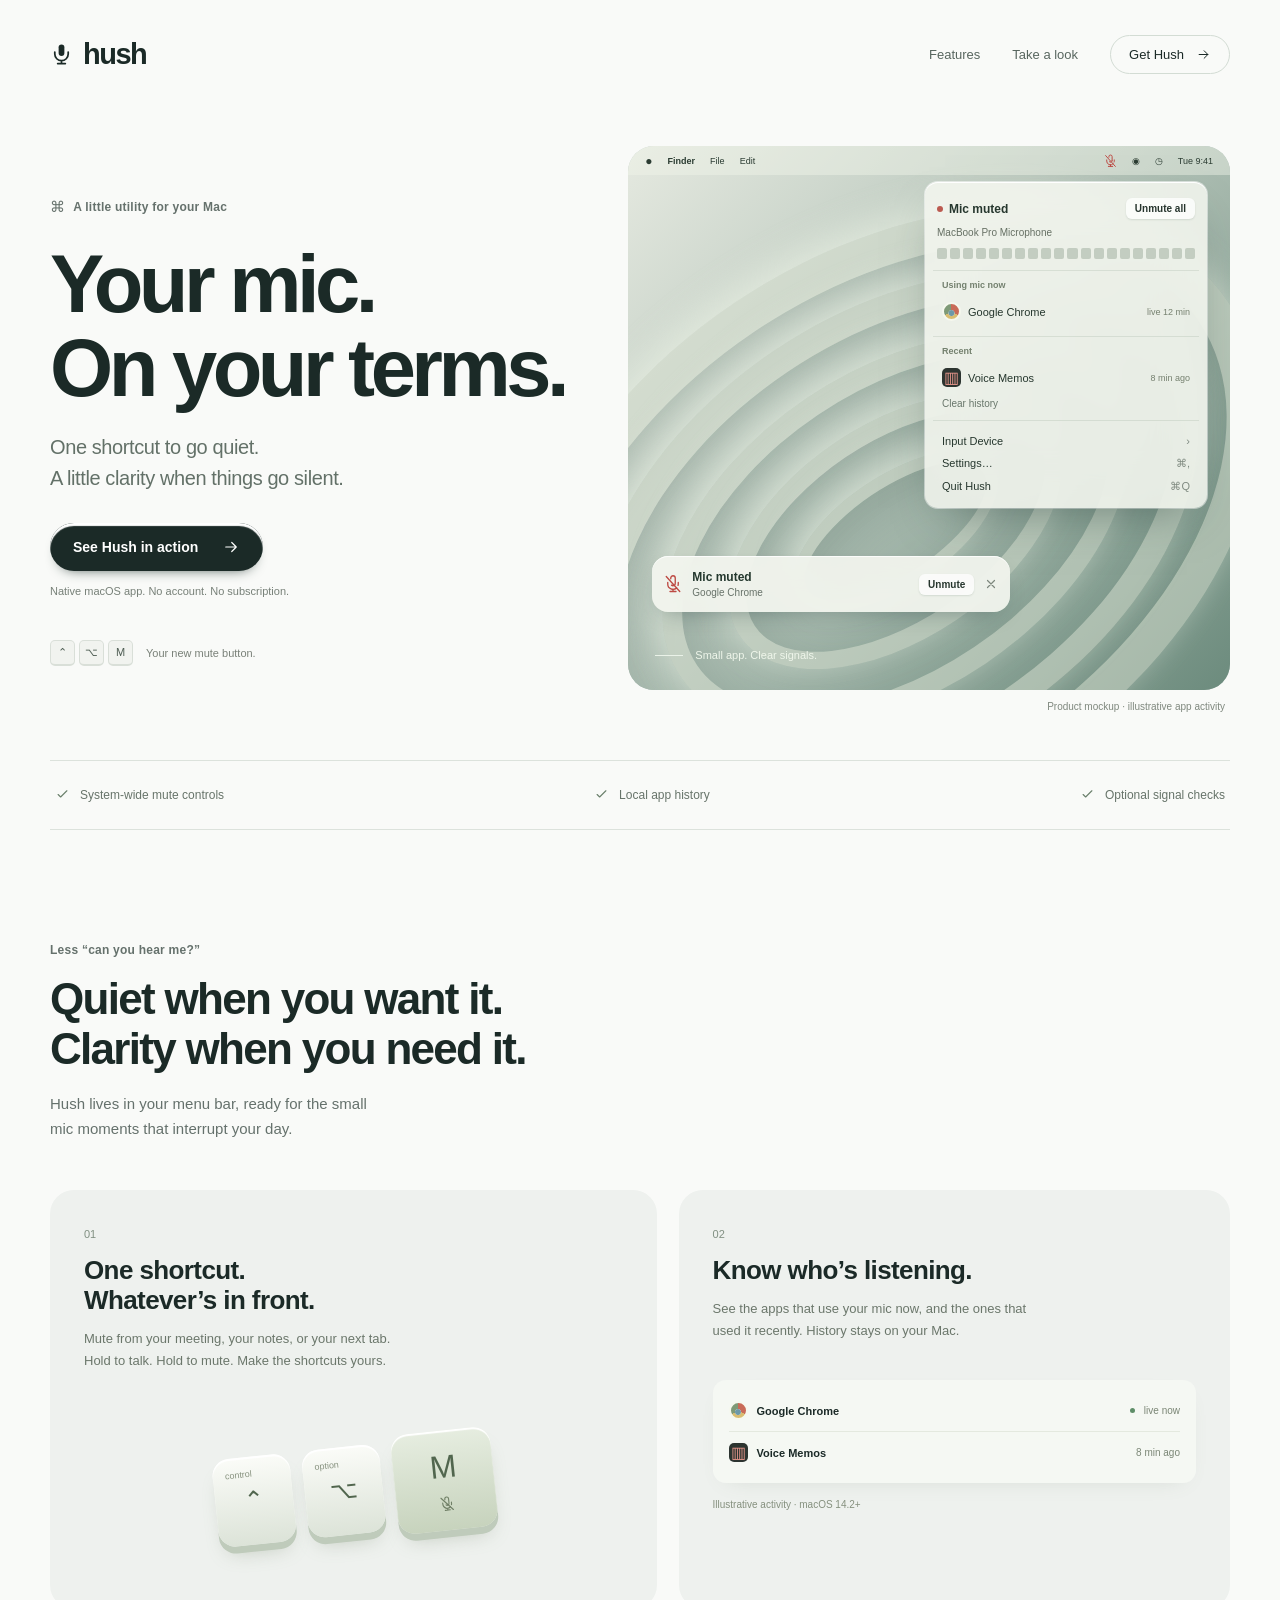
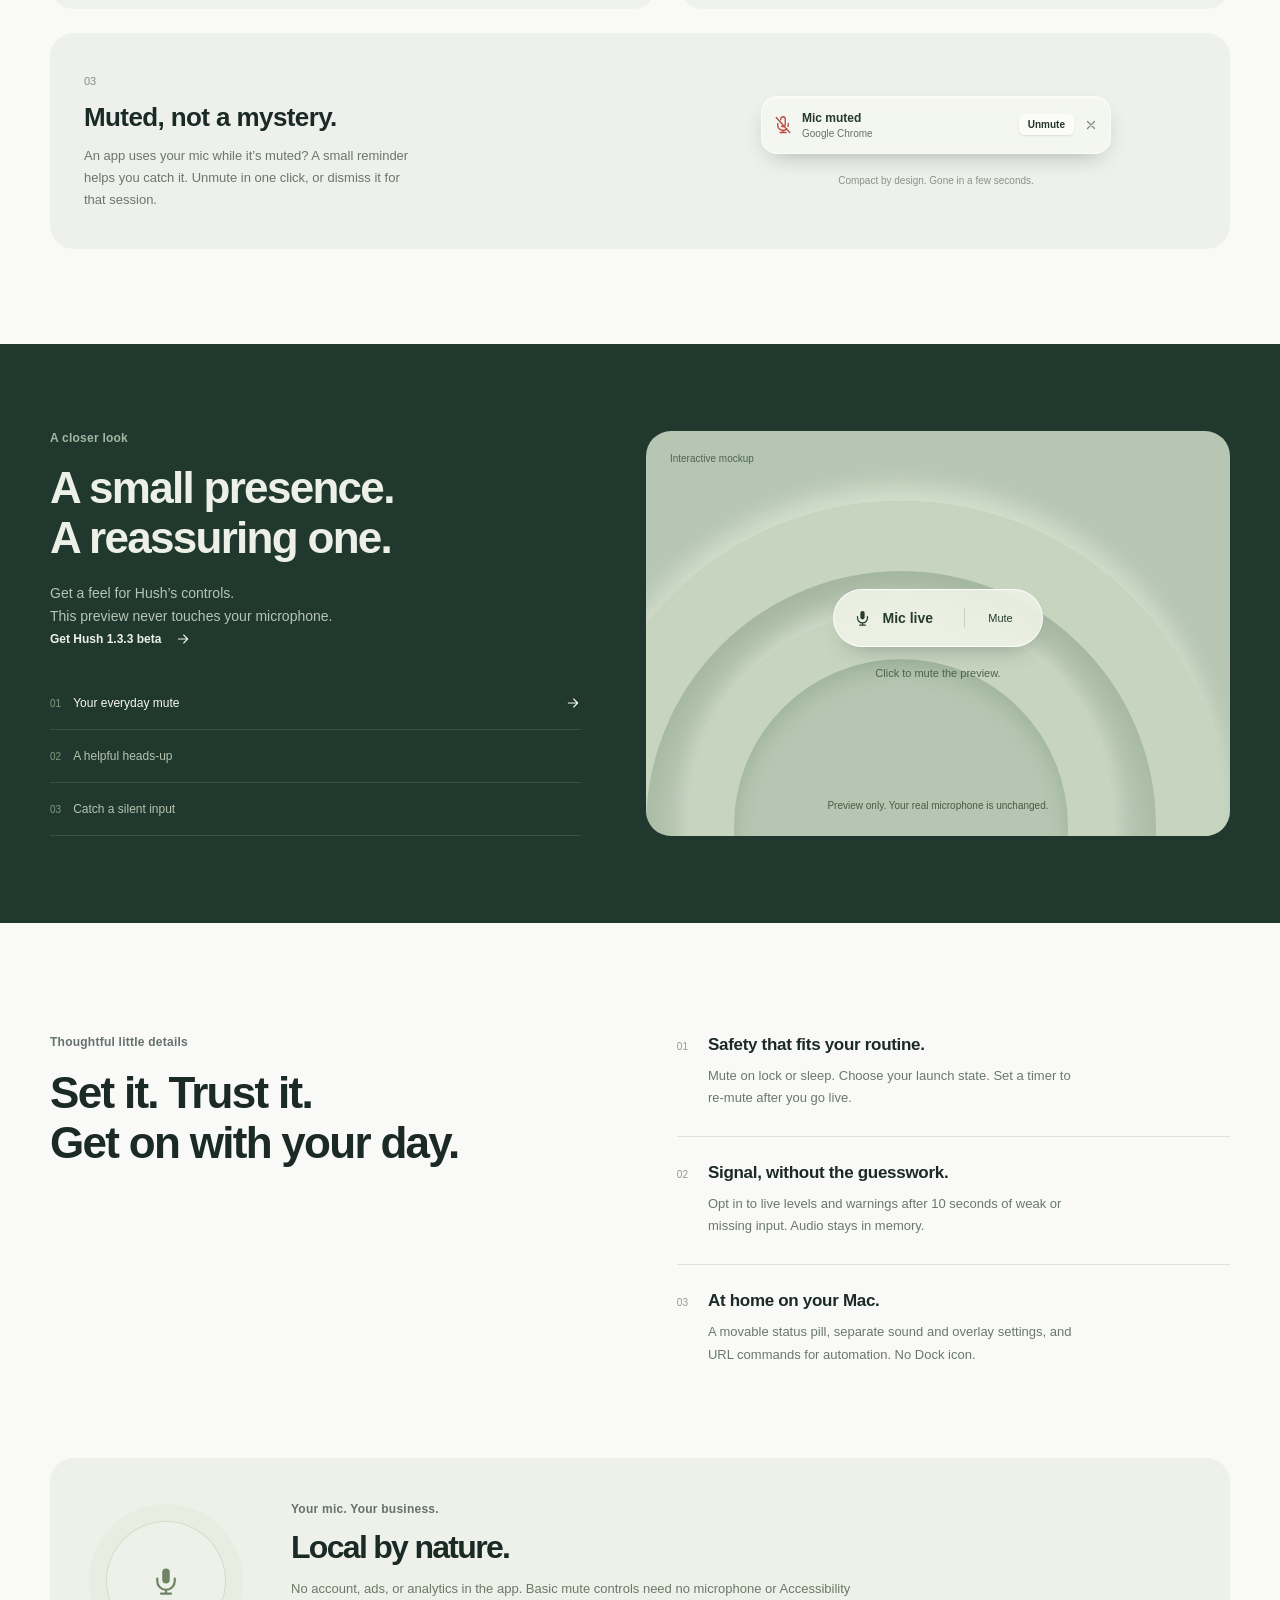
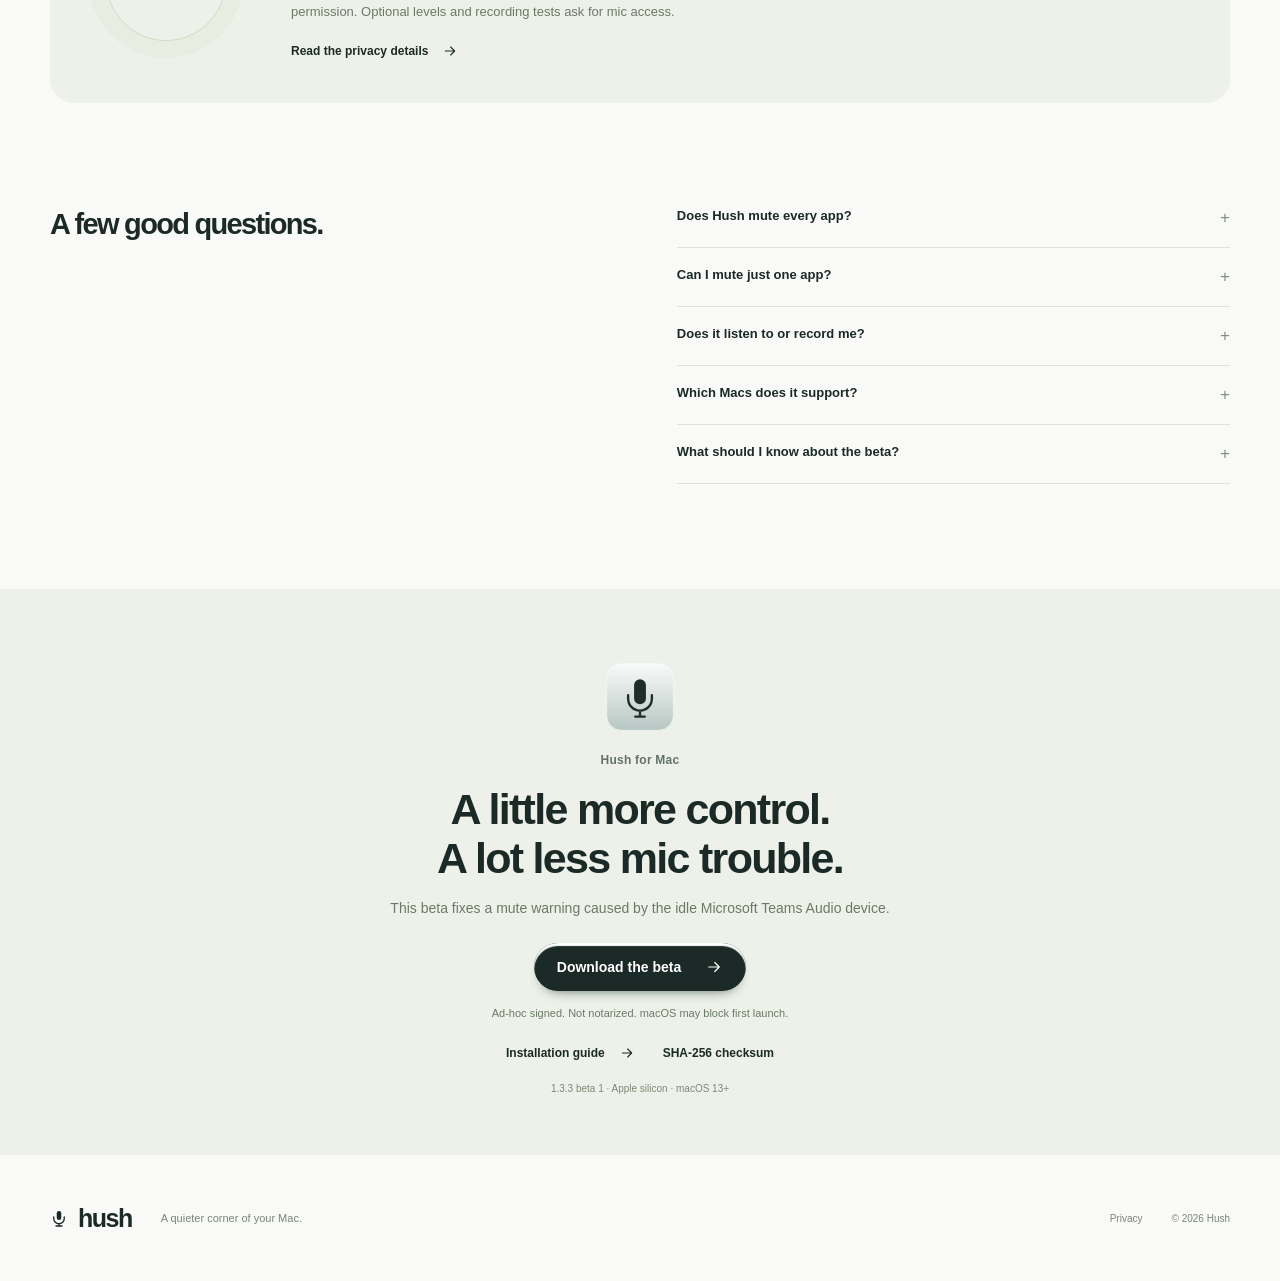
==== commit 92e75c6b: "Publish Hush 1.3.3 beta with the Teams Audio fix Verified: demo and installation download links, App" ====
--- a/index.html
+++ b/index.html
@@ -67,6 +67,7 @@
   </section>
   <section class="demo-section" id="demo" aria-labelledby="demo-title"><div class="wrap demo-layout">
     <div class="demo-copy"><p class="eyebrow">A closer look</p><h2 id="demo-title">A small presence.<br>A reassuring one.</h2><p>Get a feel for Hush’s controls.<br>This preview never touches your microphone.</p>
+      <a class="text-link" href="#release">Get Hush 1.3.3 beta <svg aria-hidden="true"><use href="#arrow"/></svg></a>
       <div class="demo-tabs" role="tablist" aria-label="Preview scenario"><button id="tab-control" role="tab" aria-selected="true" aria-controls="demo-panel" tabindex="0" data-scenario="control"><span>01</span> Your everyday mute <svg aria-hidden="true"><use href="#arrow"/></svg></button><button id="tab-warning" role="tab" aria-selected="false" aria-controls="demo-panel" tabindex="-1" data-scenario="warning"><span>02</span> A helpful heads-up <svg aria-hidden="true"><use href="#arrow"/></svg></button><button id="tab-signal" role="tab" aria-selected="false" aria-controls="demo-panel" tabindex="-1" data-scenario="signal"><span>03</span> Catch a silent input <svg aria-hidden="true"><use href="#arrow"/></svg></button></div>
     </div>
     <div class="demo-panel" id="demo-panel" role="tabpanel" aria-labelledby="tab-control" tabindex="0">
@@ -89,7 +90,7 @@
     <details><summary>Which Macs does it support?</summary><p>Basic controls target macOS 13 or later. Named app activity needs macOS 14.2 or later. The current release candidate targets Apple silicon. Intel compatibility and wider hardware testing remain pending.</p></details>
     <details><summary>What should I know about the beta?</summary><p>The beta is free, ad-hoc signed, and not notarized by Apple. macOS may block first launch. Native Shortcuts actions may not run in this build; use the hush:// URL commands instead. Wider hardware testing is still in progress. Read the <a class="inline-link" href="install.html">installation guide</a> before downloading.</p></details>
   </div></section>
-  <section class="release" id="release" aria-labelledby="release-title"><div class="wrap release-inner"><img src="assets/hush-mark.svg" alt="" width="76" height="76"><p class="eyebrow">Hush for Mac</p><h2 id="release-title">A little more control.<br>A lot less mic trouble.</h2><p>Try the free beta. Make your mic feel a little more yours.</p><a class="button primary beta-download" href="downloads/Hush-1.3.2-beta.1-arm64.zip" download>Download the beta <svg aria-hidden="true"><use href="#arrow"/></svg></a><p class="beta-notice">Ad-hoc signed. Not notarized. macOS may block first launch.</p><div class="release-links"><a class="text-link" href="install.html">Installation guide <svg aria-hidden="true"><use href="#arrow"/></svg></a><a class="text-link" href="downloads/Hush-1.3.2-beta.1-arm64.zip.sha256">SHA-256 checksum</a></div><p class="release-note">1.3.2 beta 1 · Apple silicon · macOS 13+</p></div></section>
+  <section class="release" id="release" aria-labelledby="release-title"><div class="wrap release-inner"><img src="assets/hush-mark.svg" alt="" width="76" height="76"><p class="eyebrow">Hush for Mac</p><h2 id="release-title">A little more control.<br>A lot less mic trouble.</h2><p>This beta fixes a mute warning caused by the idle Microsoft Teams Audio device.</p><a class="button primary beta-download" href="downloads/Hush-1.3.3-beta.1-arm64.zip" download>Download the beta <svg aria-hidden="true"><use href="#arrow"/></svg></a><p class="beta-notice">Ad-hoc signed. Not notarized. macOS may block first launch.</p><div class="release-links"><a class="text-link" href="install.html">Installation guide <svg aria-hidden="true"><use href="#arrow"/></svg></a><a class="text-link" href="downloads/Hush-1.3.3-beta.1-arm64.zip.sha256">SHA-256 checksum</a></div><p class="release-note">1.3.3 beta 1 · Apple silicon · macOS 13+</p></div></section>
 </main>
 <footer class="wrap"><a class="brand" href="#" aria-label="Hush home"><svg aria-hidden="true"><use href="#mic"/></svg><span>hush</span></a><p>A quieter corner of your Mac.</p><a href="privacy.html">Privacy</a><span>© 2026 Hush</span></footer>
 </body></html>
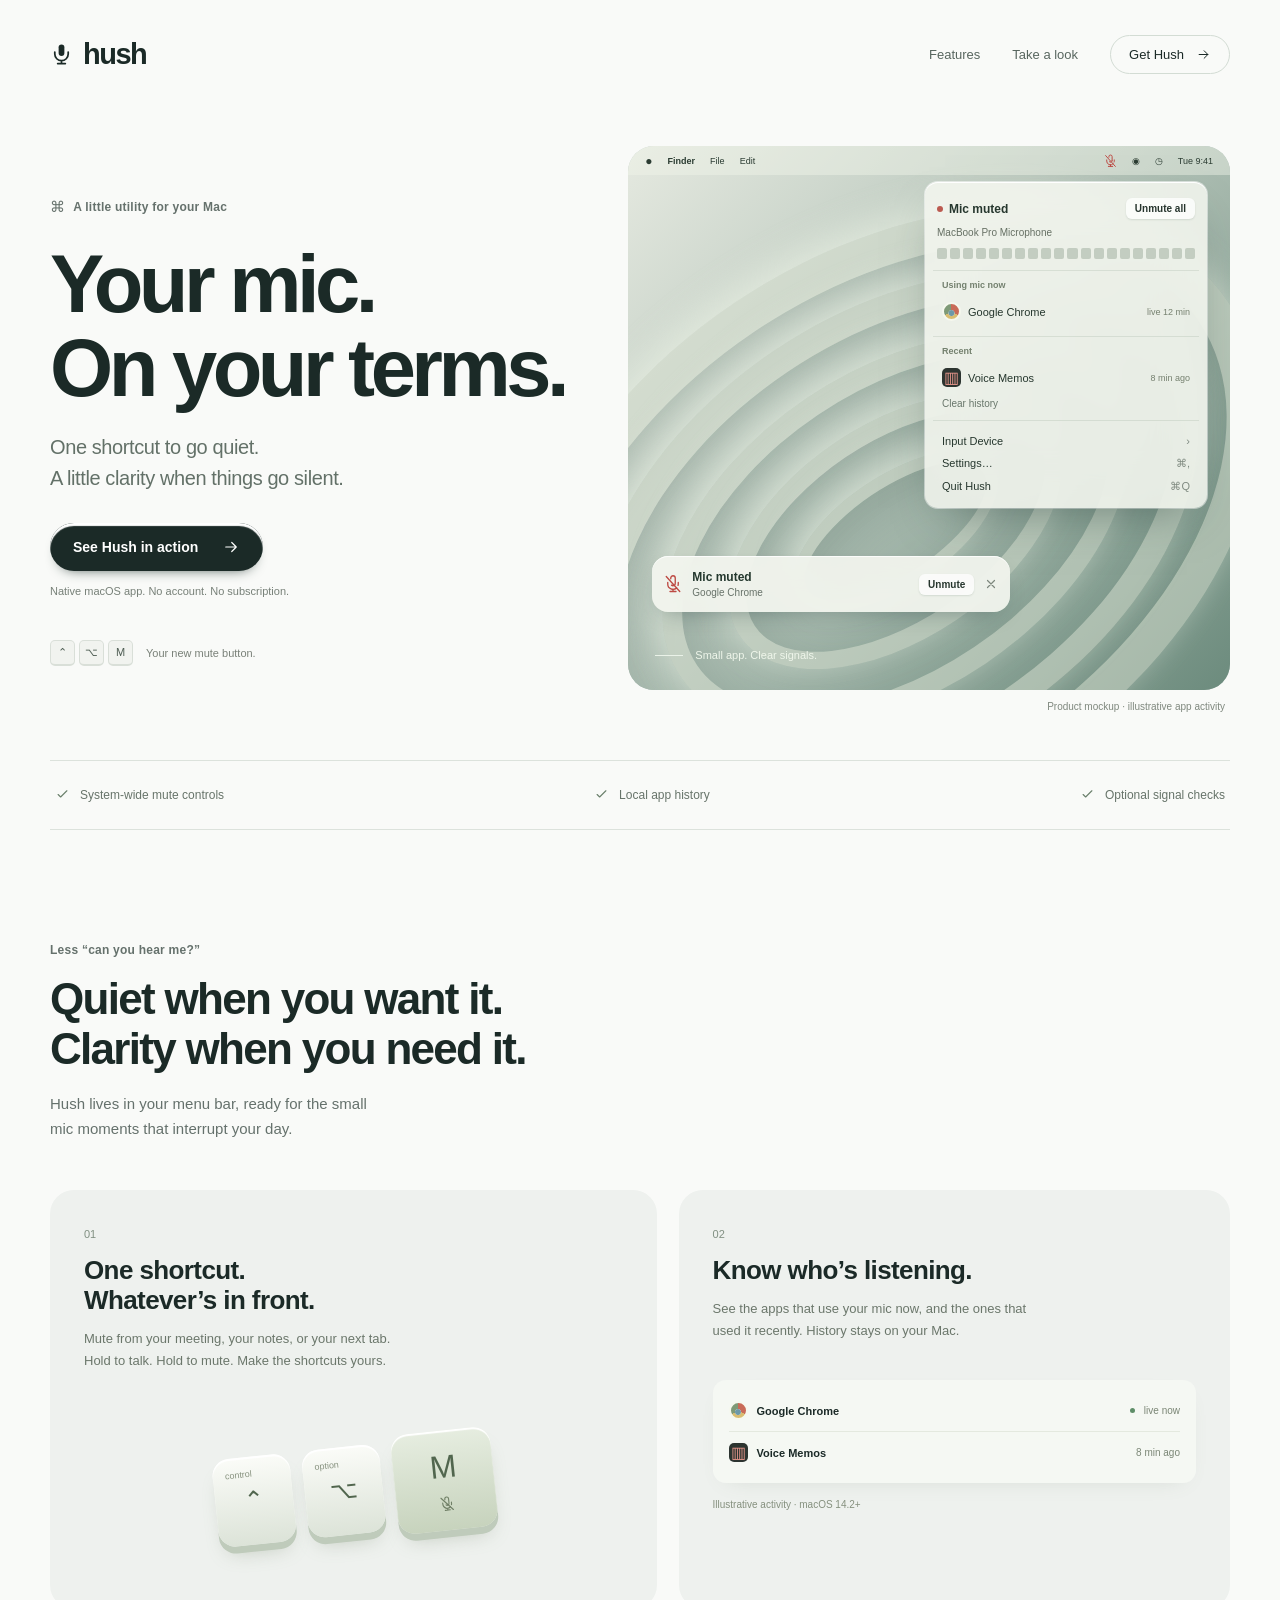
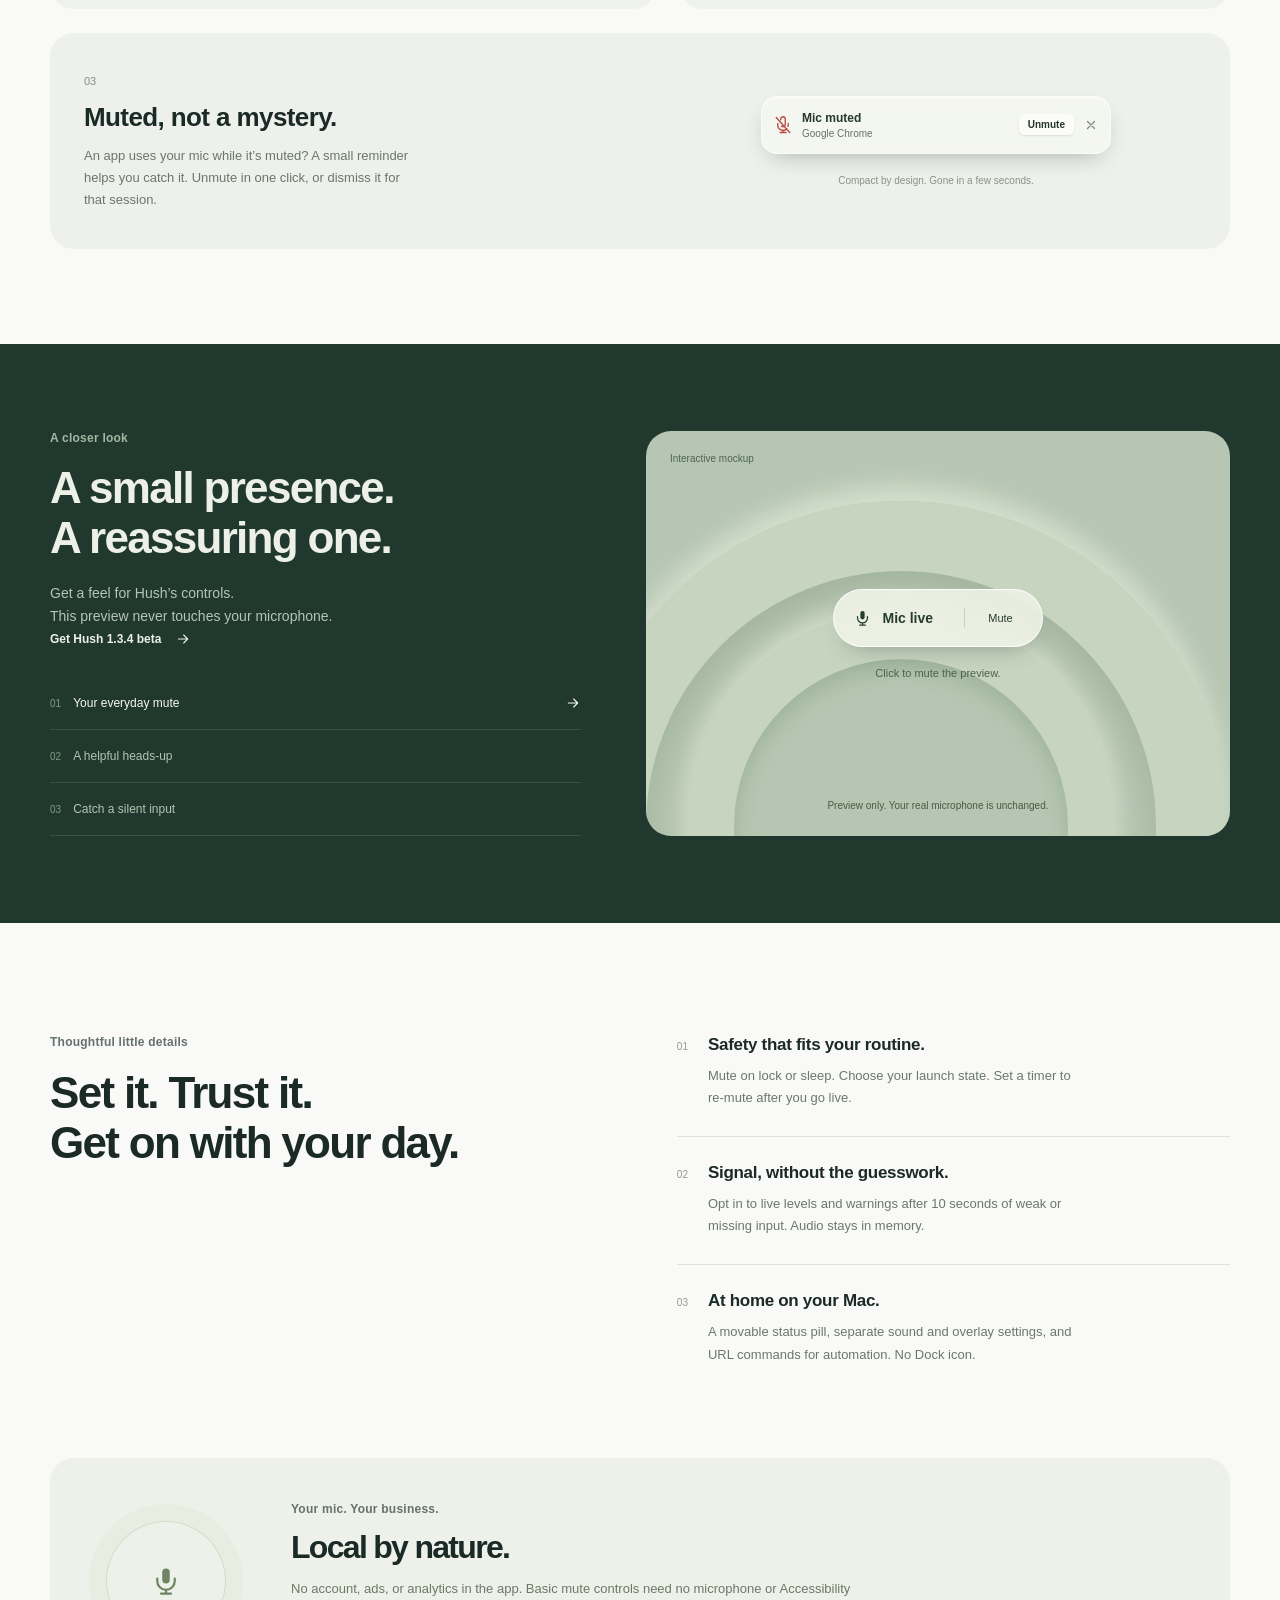
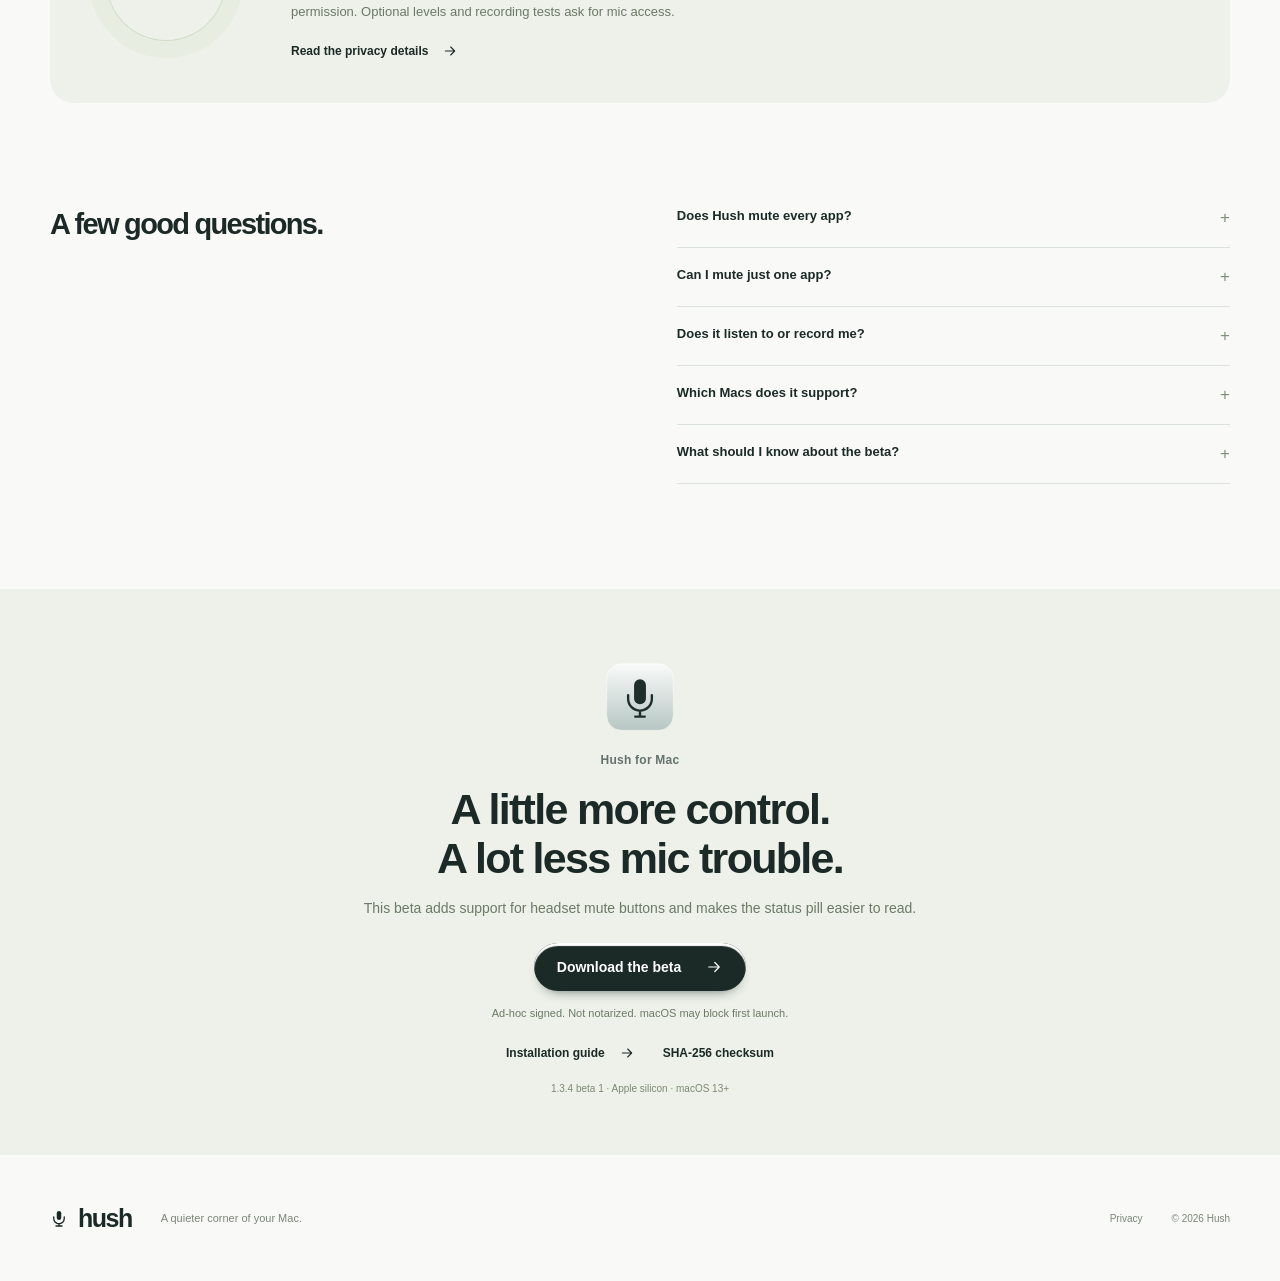
==== commit 1e858afd: "Publish Hush 1.3.4 beta with headset mute button support Verified: Apple silicon beta archive signat" ====
--- a/index.html
+++ b/index.html
@@ -67,7 +67,7 @@
   </section>
   <section class="demo-section" id="demo" aria-labelledby="demo-title"><div class="wrap demo-layout">
     <div class="demo-copy"><p class="eyebrow">A closer look</p><h2 id="demo-title">A small presence.<br>A reassuring one.</h2><p>Get a feel for Hush’s controls.<br>This preview never touches your microphone.</p>
-      <a class="text-link" href="#release">Get Hush 1.3.3 beta <svg aria-hidden="true"><use href="#arrow"/></svg></a>
+      <a class="text-link" href="#release">Get Hush 1.3.4 beta <svg aria-hidden="true"><use href="#arrow"/></svg></a>
       <div class="demo-tabs" role="tablist" aria-label="Preview scenario"><button id="tab-control" role="tab" aria-selected="true" aria-controls="demo-panel" tabindex="0" data-scenario="control"><span>01</span> Your everyday mute <svg aria-hidden="true"><use href="#arrow"/></svg></button><button id="tab-warning" role="tab" aria-selected="false" aria-controls="demo-panel" tabindex="-1" data-scenario="warning"><span>02</span> A helpful heads-up <svg aria-hidden="true"><use href="#arrow"/></svg></button><button id="tab-signal" role="tab" aria-selected="false" aria-controls="demo-panel" tabindex="-1" data-scenario="signal"><span>03</span> Catch a silent input <svg aria-hidden="true"><use href="#arrow"/></svg></button></div>
     </div>
     <div class="demo-panel" id="demo-panel" role="tabpanel" aria-labelledby="tab-control" tabindex="0">
@@ -90,7 +90,7 @@
     <details><summary>Which Macs does it support?</summary><p>Basic controls target macOS 13 or later. Named app activity needs macOS 14.2 or later. The current release candidate targets Apple silicon. Intel compatibility and wider hardware testing remain pending.</p></details>
     <details><summary>What should I know about the beta?</summary><p>The beta is free, ad-hoc signed, and not notarized by Apple. macOS may block first launch. Native Shortcuts actions may not run in this build; use the hush:// URL commands instead. Wider hardware testing is still in progress. Read the <a class="inline-link" href="install.html">installation guide</a> before downloading.</p></details>
   </div></section>
-  <section class="release" id="release" aria-labelledby="release-title"><div class="wrap release-inner"><img src="assets/hush-mark.svg" alt="" width="76" height="76"><p class="eyebrow">Hush for Mac</p><h2 id="release-title">A little more control.<br>A lot less mic trouble.</h2><p>This beta fixes a mute warning caused by the idle Microsoft Teams Audio device.</p><a class="button primary beta-download" href="downloads/Hush-1.3.3-beta.1-arm64.zip" download>Download the beta <svg aria-hidden="true"><use href="#arrow"/></svg></a><p class="beta-notice">Ad-hoc signed. Not notarized. macOS may block first launch.</p><div class="release-links"><a class="text-link" href="install.html">Installation guide <svg aria-hidden="true"><use href="#arrow"/></svg></a><a class="text-link" href="downloads/Hush-1.3.3-beta.1-arm64.zip.sha256">SHA-256 checksum</a></div><p class="release-note">1.3.3 beta 1 · Apple silicon · macOS 13+</p></div></section>
+  <section class="release" id="release" aria-labelledby="release-title"><div class="wrap release-inner"><img src="assets/hush-mark.svg" alt="" width="76" height="76"><p class="eyebrow">Hush for Mac</p><h2 id="release-title">A little more control.<br>A lot less mic trouble.</h2><p>This beta adds support for headset mute buttons and makes the status pill easier to read.</p><a class="button primary beta-download" href="downloads/Hush-1.3.4-beta.1-arm64.zip" download>Download the beta <svg aria-hidden="true"><use href="#arrow"/></svg></a><p class="beta-notice">Ad-hoc signed. Not notarized. macOS may block first launch.</p><div class="release-links"><a class="text-link" href="install.html">Installation guide <svg aria-hidden="true"><use href="#arrow"/></svg></a><a class="text-link" href="downloads/Hush-1.3.4-beta.1-arm64.zip.sha256">SHA-256 checksum</a></div><p class="release-note">1.3.4 beta 1 · Apple silicon · macOS 13+</p></div></section>
 </main>
 <footer class="wrap"><a class="brand" href="#" aria-label="Hush home"><svg aria-hidden="true"><use href="#mic"/></svg><span>hush</span></a><p>A quieter corner of your Mac.</p><a href="privacy.html">Privacy</a><span>© 2026 Hush</span></footer>
 </body></html>
